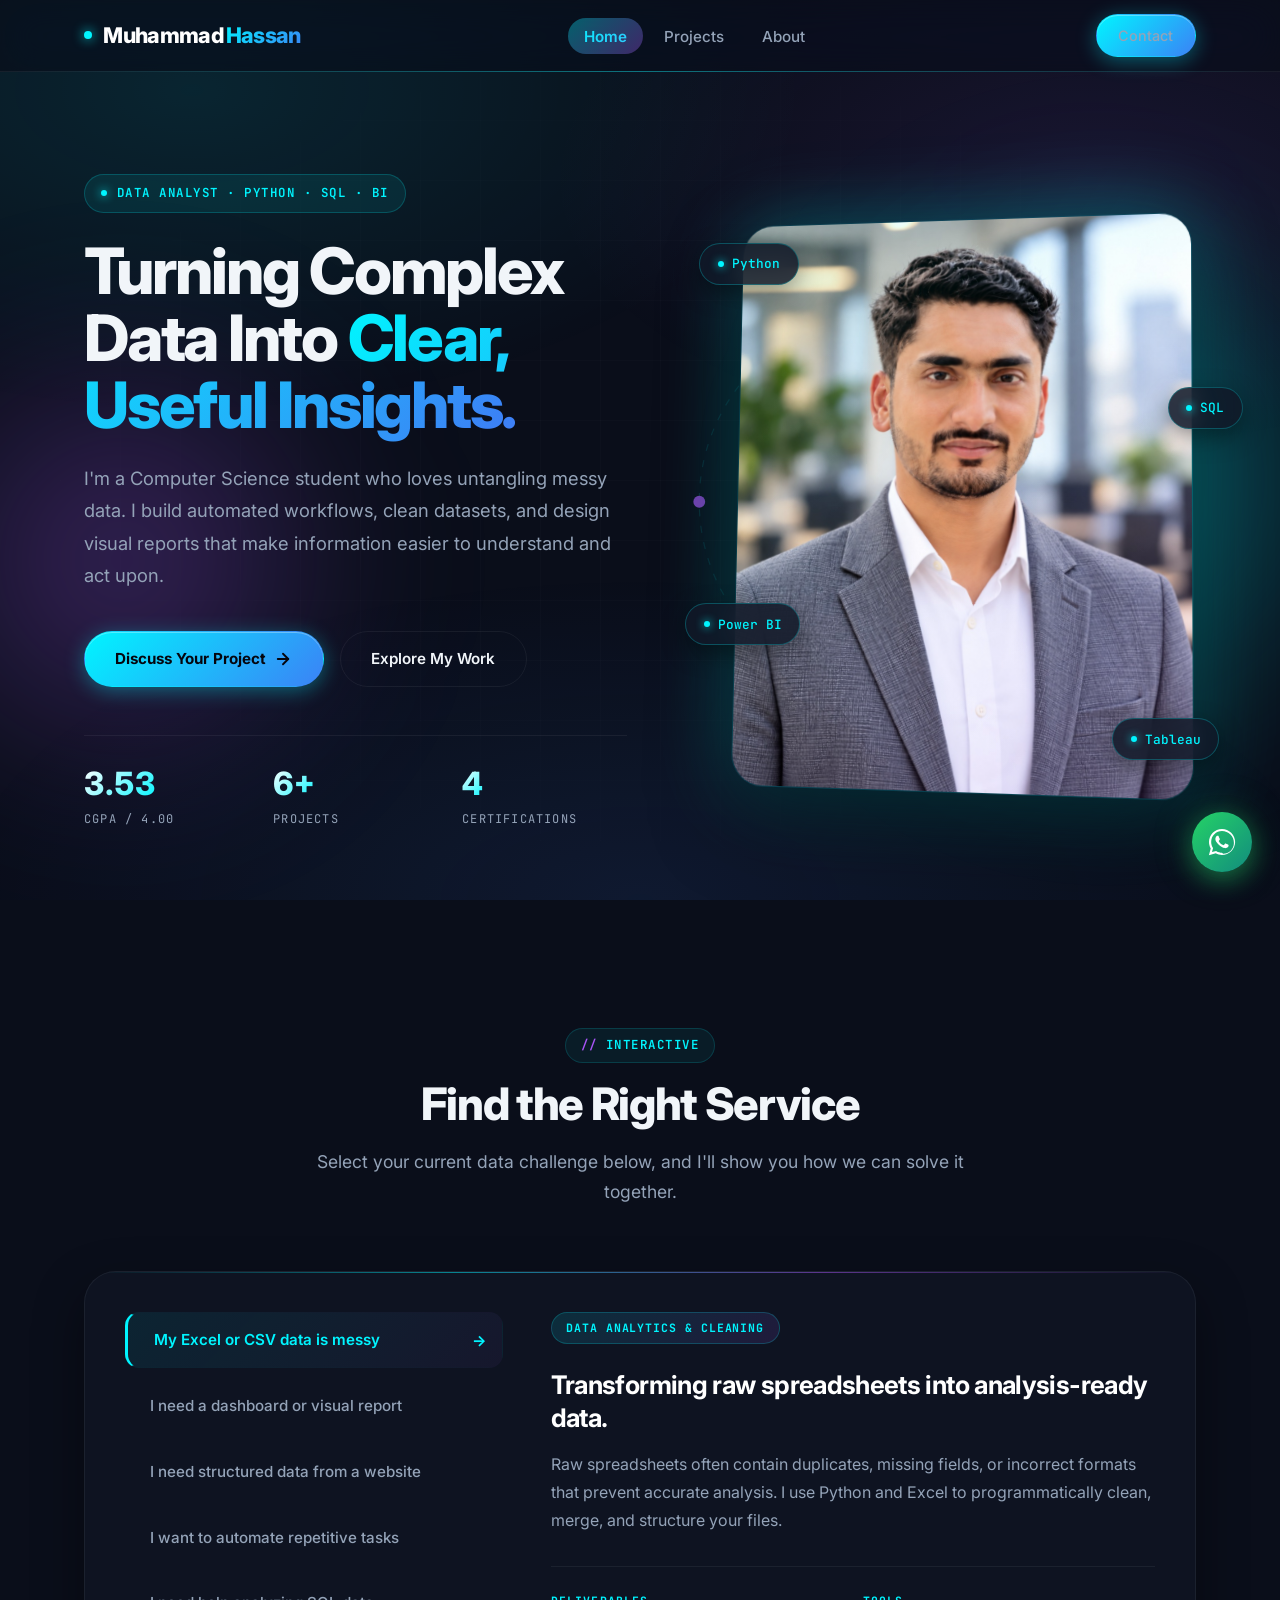
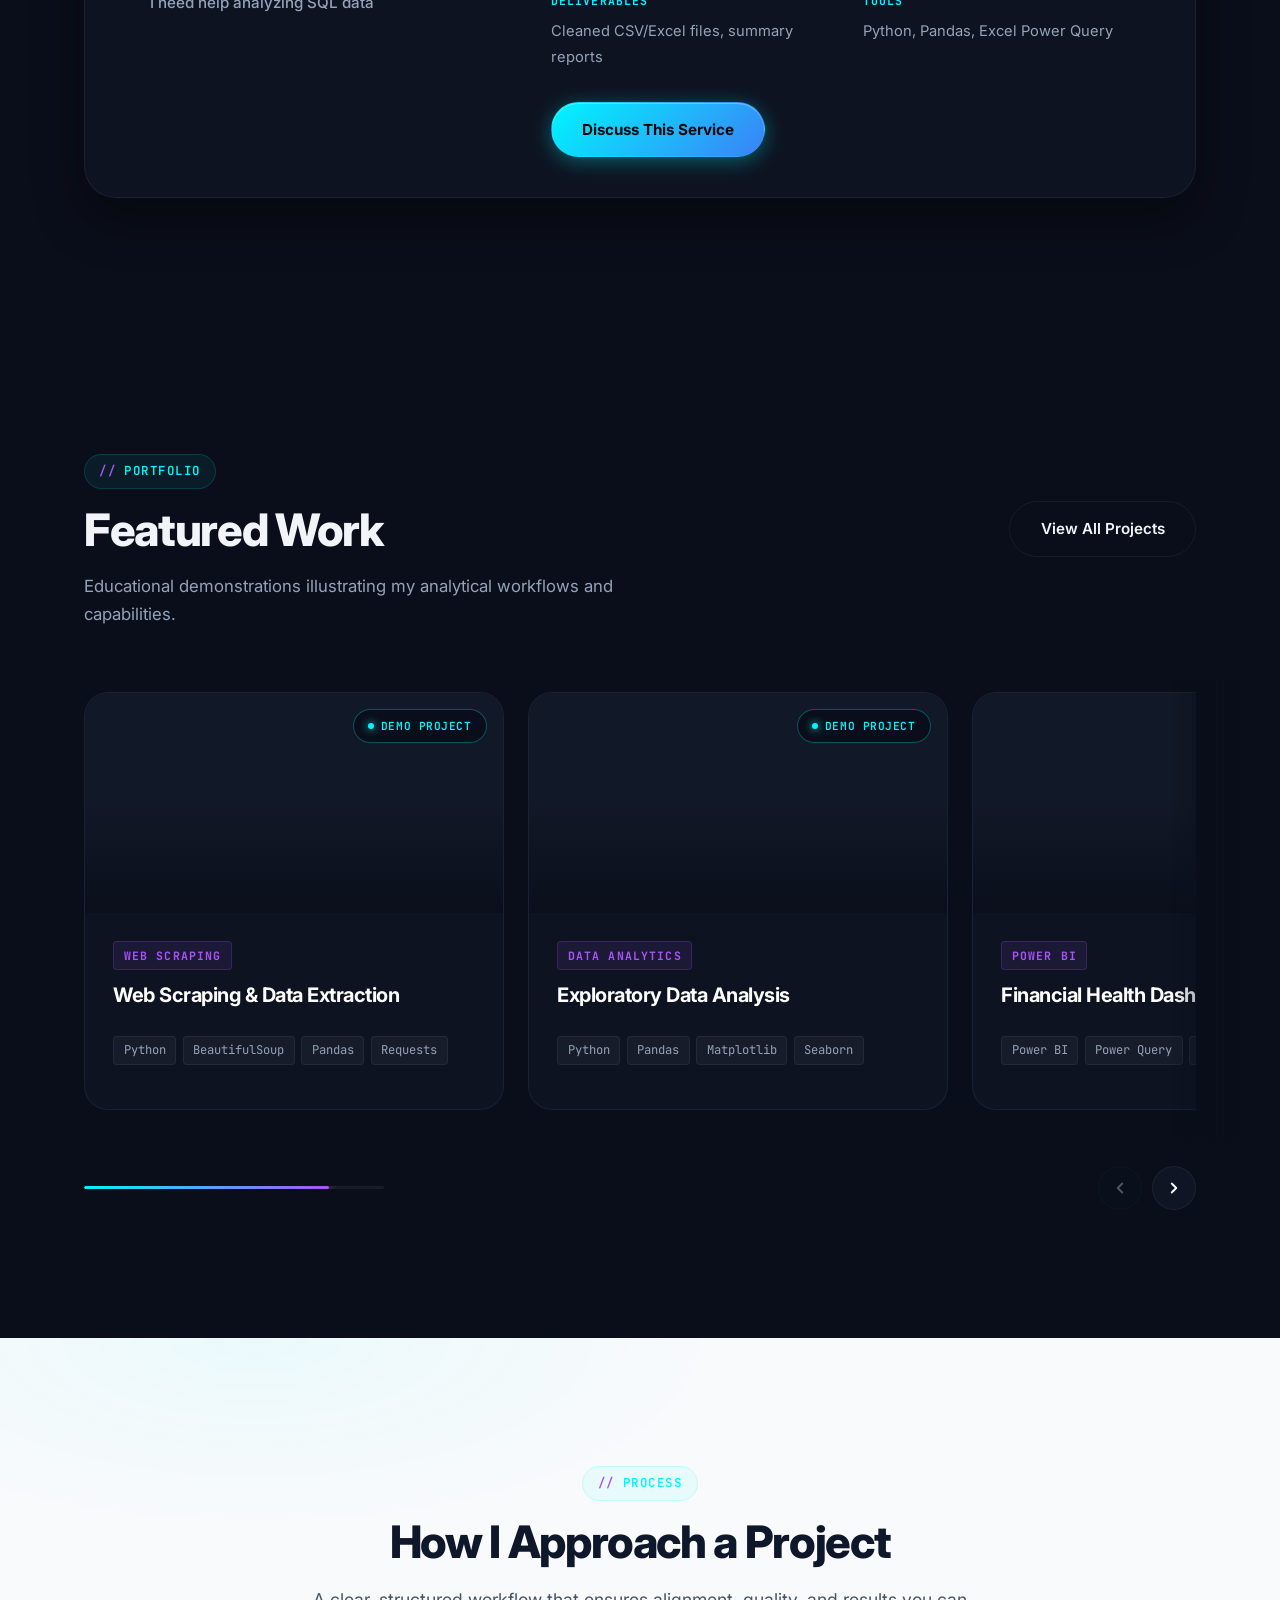
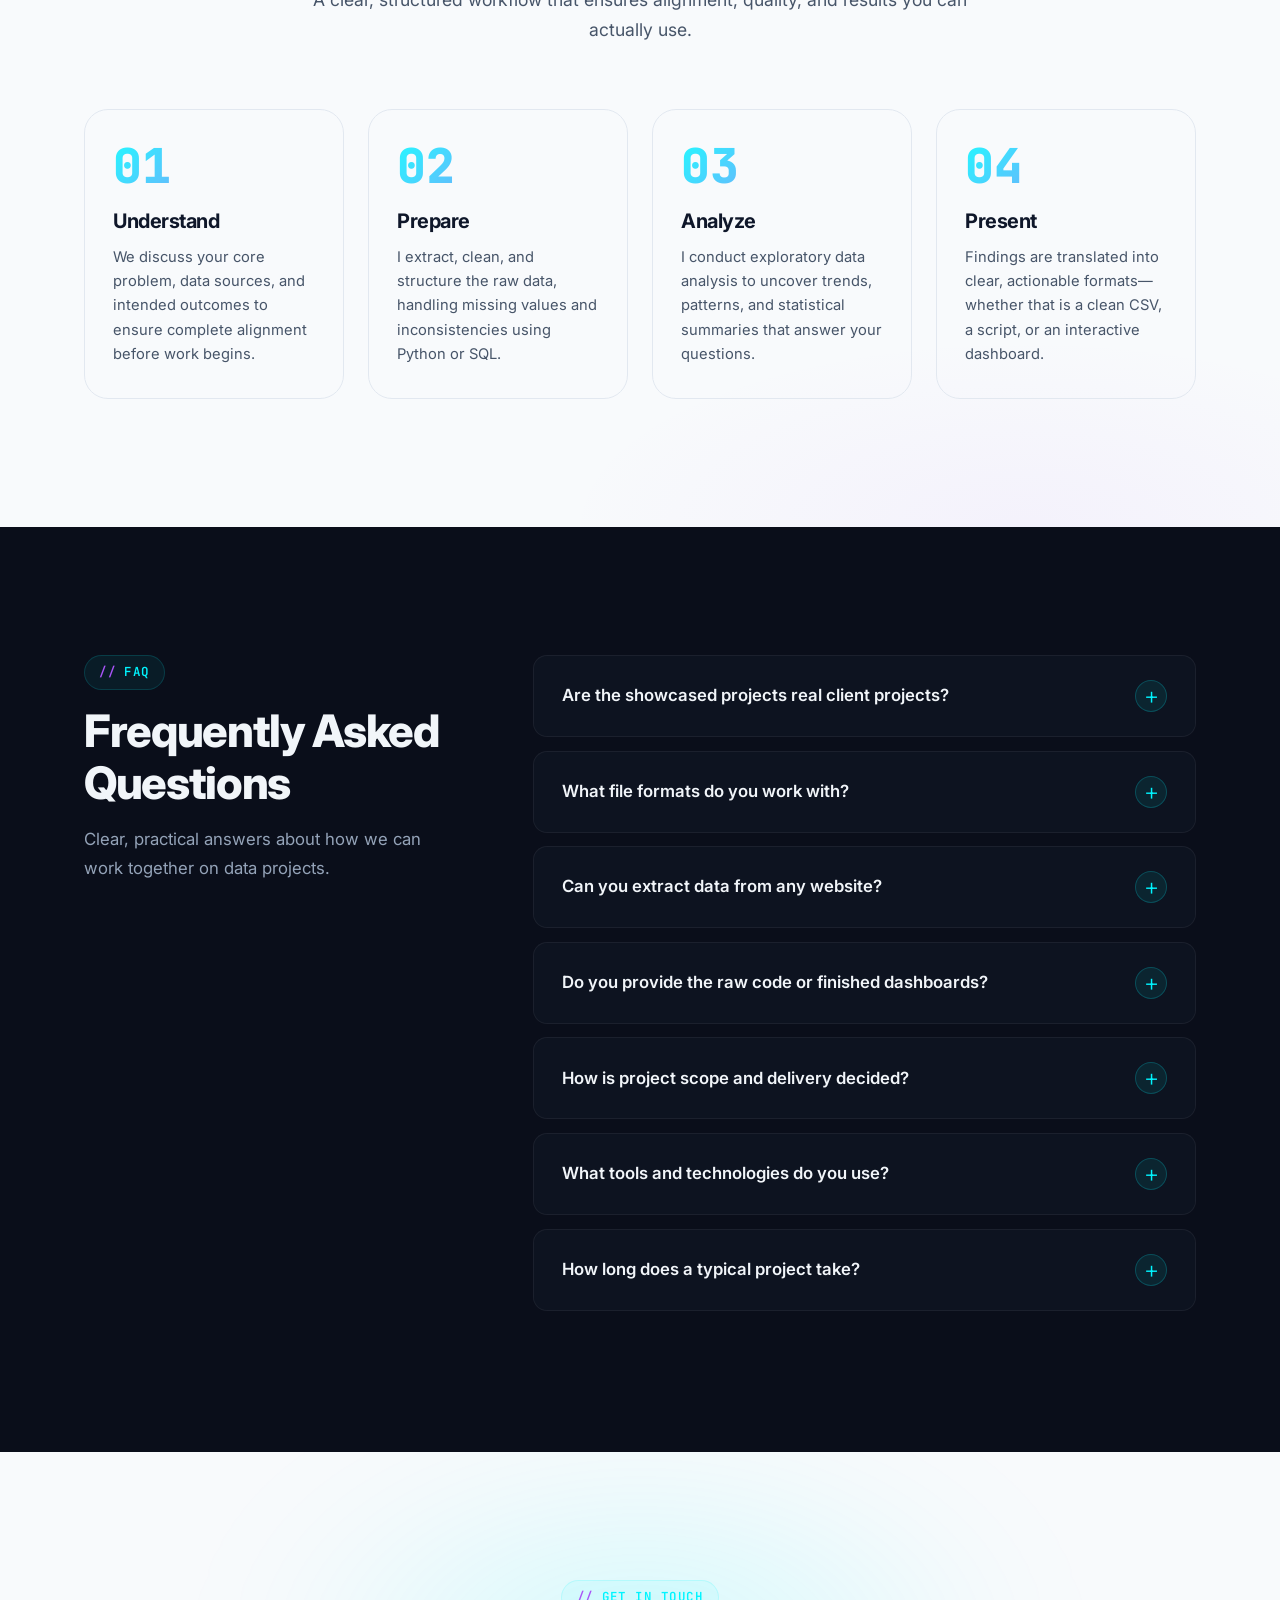
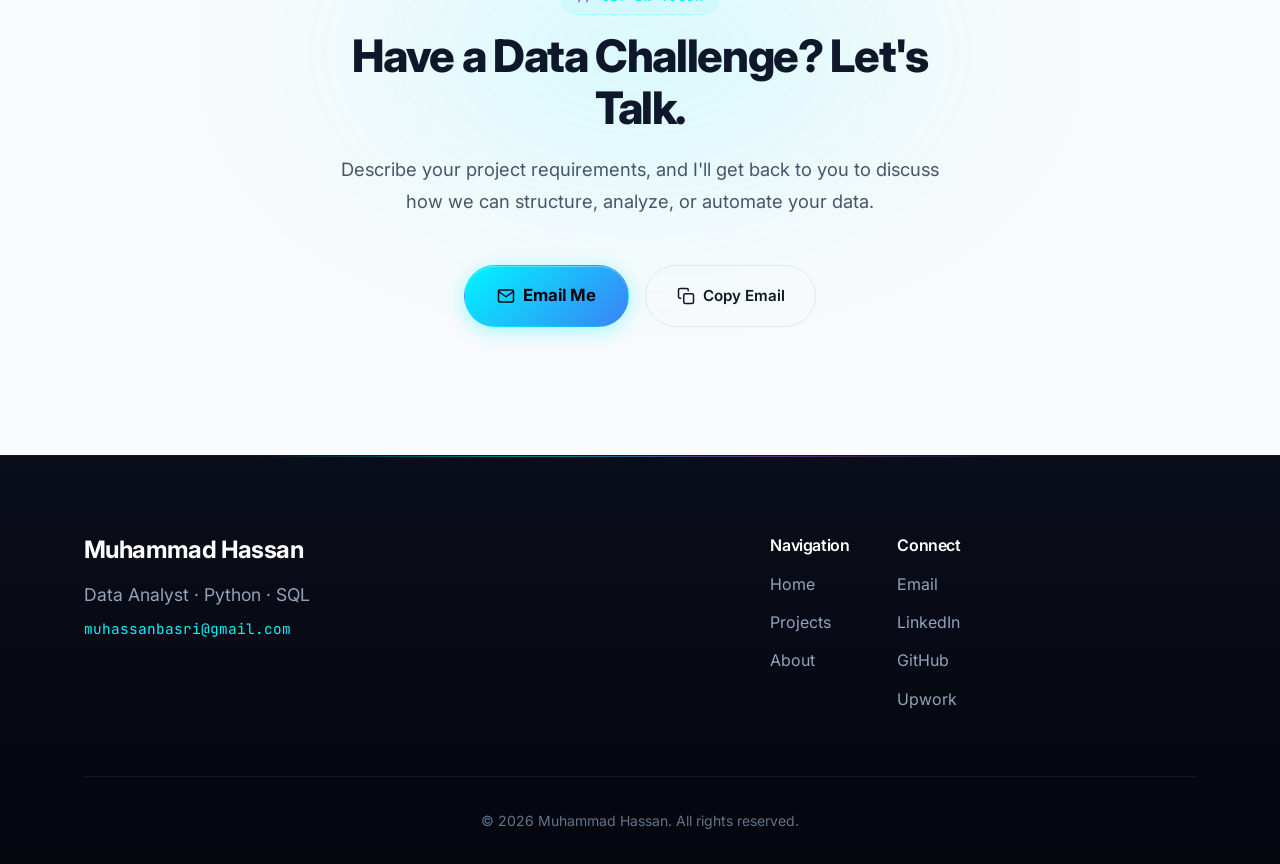
==== index.html @ 4134d4cf "Complete portfolio with all files" ====
<!DOCTYPE html>
<html lang="en">
<head>
    <meta charset="UTF-8">
    <meta name="viewport" content="width=device-width, initial-scale=1.0">
    <meta name="theme-color" content="#05060E">

    <title>Muhammad Hassan | Data Analyst — Python, SQL & Business Intelligence</title>
    <meta name="description" content="Portfolio of Muhammad Hassan — Data Analyst specializing in Python, SQL, Web Scraping, and Business Intelligence. Turning complex data into clear, useful insights.">
    <meta name="author" content="Muhammad Hassan">
    <meta name="keywords" content="Data Analyst, Python, SQL, Power BI, Tableau, Web Scraping, Business Intelligence, Portfolio">

    <!-- Open Graph -->
    <meta property="og:type" content="website">
    <meta property="og:title" content="Muhammad Hassan | Data Analyst">
    <meta property="og:description" content="Turning complex data into clear, useful insights. Python, SQL, Power BI, and Web Scraping portfolio.">
    <meta property="og:image" content="assets/images/profile/M.Hassan.jpeg">
    <meta property="og:image:width" content="1200">
    <meta property="og:image:height" content="630">
    <meta property="og:url" content="https://yourdomain.com">
    <meta property="og:site_name" content="Muhammad Hassan — Portfolio">

    <!-- Twitter -->
    <meta name="twitter:card" content="summary_large_image">
    <meta name="twitter:title" content="Muhammad Hassan | Data Analyst">
    <meta name="twitter:description" content="Turning complex data into clear, useful insights.">
    <meta name="twitter:image" content="assets/images/profile/M.Hassan.jpeg">

    <!-- Favicon -->
    <link rel="icon" type="image/svg+xml" href="data:image/svg+xml,%3Csvg xmlns='http://www.w3.org/2000/svg' viewBox='0 0 100 100'%3E%3Ccircle cx='50' cy='50' r='45' fill='%2305060E'/%3E%3Ctext x='50' y='68' font-family='Arial' font-size='56' font-weight='800' text-anchor='middle' fill='%2300F5FF'%3EM%3C/text%3E%3C/svg%3E">
    <link rel="apple-touch-icon" href="assets/images/profile/M.Hassan.jpeg">
    <link rel="manifest" href="manifest.json">

    <!-- Stylesheets -->
    <link rel="stylesheet" href="css/styles.css">
    <link rel="stylesheet" href="css/responsive.css">
</head>
<body class="theme-dark">

    <!-- Scroll Progress Bar -->
    <div class="scroll-progress" aria-hidden="true"></div>

    <!-- Loading Screen -->
    <div class="loader" aria-hidden="true">
        <div class="loader-logo">Muhammad<span>Hassan</span></div>
        <div class="loader-bar"></div>
    </div>

    <!-- Skip to main content -->
    <a href="#main-content" class="skip-link">Skip to main content</a>

    <!-- ============================================
         HEADER
         ============================================ -->
    <header class="header">
        <div class="container nav-container">
            <a href="index.html" class="logo" aria-label="Muhammad Hassan — Home">Muhammad<span>Hassan</span></a>

            <nav class="desktop-nav" aria-label="Main Navigation">
                <ul>
                    <li><a href="index.html" class="active" aria-current="page">Home</a></li>
                    <li><a href="projects.html">Projects</a></li>
                    <li><a href="about.html">About</a></li>
                </ul>
            </nav>

            <div class="desktop-nav" style="margin-left: 0.5rem;">
                <a href="#contact" class="btn btn-primary btn-contact" style="padding: 0.55rem 1.35rem; font-size: 0.9rem;">Contact</a>
            </div>

            <button class="menu-toggle" aria-expanded="false" aria-label="Toggle mobile menu" aria-controls="mobile-menu">
                <svg viewBox="0 0 24 24" fill="none" stroke="currentColor" stroke-linecap="round" stroke-linejoin="round">
                    <path d="M4 6h16M4 12h16M4 18h16"></path>
                </svg>
            </button>
        </div>
    </header>

    <!-- ============================================
         MOBILE MENU
         ============================================ -->
    <div class="mobile-menu" id="mobile-menu" aria-hidden="true">
        <nav aria-label="Mobile Navigation">
            <ul>
                <li><a href="index.html" class="active">Home</a></li>
                <li><a href="projects.html">Projects</a></li>
                <li><a href="about.html">About</a></li>
                <li><a href="#contact">Contact</a></li>
            </ul>
        </nav>
    </div>

    <!-- ============================================
         MAIN CONTENT
         ============================================ -->
    <main id="main-content">

        <!-- ============================================
             1. HERO SECTION
             ============================================ -->
        <section class="hero-sec">
            <div class="container hero-grid">

                <div class="hero-text reveal">
                    <span class="hero-eyebrow">Data Analyst · Python · SQL · BI</span>

                    <h1>
                        Turning Complex Data Into
                        <span class="gradient-text">Clear, Useful Insights.</span>
                    </h1>

                    <p class="hero-bio">
                        I'm a Computer Science student who loves untangling messy data. I build automated workflows, clean datasets, and design visual reports that make information easier to understand and act upon.
                    </p>

                    <div class="hero-cta">
                        <a href="#contact" class="btn btn-primary">
                            Discuss Your Project
                            <svg viewBox="0 0 24 24" fill="none" stroke="currentColor" stroke-width="2.5" stroke-linecap="round" stroke-linejoin="round" width="16" height="16">
                                <line x1="5" y1="12" x2="19" y2="12"></line>
                                <polyline points="12 5 19 12 12 19"></polyline>
                            </svg>
                        </a>
                        <a href="projects.html" class="btn btn-outline">Explore My Work</a>
                    </div>

                    <div class="hero-stats">
                        <div class="hero-stat">
                            <span class="hero-stat-value counter" data-target="3.53" data-decimals="2">3.53</span>
                            <span class="hero-stat-label">CGPA / 4.00</span>
                        </div>
                        <div class="hero-stat">
                            <span class="hero-stat-value counter" data-target="6" data-suffix="+">6+</span>
                            <span class="hero-stat-label">Projects</span>
                        </div>
                        <div class="hero-stat">
                            <span class="hero-stat-value counter" data-target="4">4</span>
                            <span class="hero-stat-label">Certifications</span>
                        </div>
                    </div>
                </div>

                <div class="hero-visual reveal">
                    <div class="hero-img-wrap">
                        <img src="assets/images/profile/M.Hassan.jpeg" alt="Muhammad Hassan — Data Analyst" width="420" height="525">
                    </div>

                    <div class="hero-badges" aria-hidden="true">
                        <span class="hero-badge">Python</span>
                        <span class="hero-badge">SQL</span>
                        <span class="hero-badge">Power BI</span>
                        <span class="hero-badge">Tableau</span>
                    </div>

                    <svg class="hero-svg" viewBox="0 0 400 400" xmlns="http://www.w3.org/2000/svg" aria-hidden="true">
                        <circle cx="200" cy="200" r="160" fill="none" stroke="rgba(0, 245, 255, 0.15)" stroke-width="1" stroke-dasharray="6 8"/>
                        <circle cx="200" cy="200" r="120" fill="none" stroke="rgba(168, 85, 247, 0.12)" stroke-width="1"/>
                        <circle cx="360" cy="200" r="5" fill="#00F5FF"/>
                        <circle cx="40" cy="200" r="5" fill="#A855F7"/>
                    </svg>
                </div>

            </div>
        </section>

        <!-- ============================================
             2. SERVICE FINDER (Mini-App)
             ============================================ -->
        <section class="finder-sec section-pad">
            <div class="container reveal">

                <div class="section-header">
                    <span class="section-eyebrow">Interactive</span>
                    <h2>Find the Right Service</h2>
                    <p>Select your current data challenge below, and I'll show you how we can solve it together.</p>
                </div>

                <div class="finder-app">
                    <div class="finder-controls" role="tablist" aria-label="Select a service">
                        <button class="finder-btn active" data-target="clean" role="tab" aria-selected="true" type="button">
                            My Excel or CSV data is messy
                        </button>
                        <button class="finder-btn" data-target="dashboard" role="tab" aria-selected="false" type="button">
                            I need a dashboard or visual report
                        </button>
                        <button class="finder-btn" data-target="scrape" role="tab" aria-selected="false" type="button">
                            I need structured data from a website
                        </button>
                        <button class="finder-btn" data-target="automate" role="tab" aria-selected="false" type="button">
                            I want to automate repetitive tasks
                        </button>
                        <button class="finder-btn" data-target="sql" role="tab" aria-selected="false" type="button">
                            I need help analyzing SQL data
                        </button>
                    </div>

                    <div class="finder-results" aria-live="polite">

                        <div id="result-clean" class="finder-panel active" role="tabpanel">
                            <span class="panel-tag">Data Analytics &amp; Cleaning</span>
                            <h3>Transforming raw spreadsheets into analysis-ready data.</h3>
                            <p>Raw spreadsheets often contain duplicates, missing fields, or incorrect formats that prevent accurate analysis. I use Python and Excel to programmatically clean, merge, and structure your files.</p>
                            <div class="panel-meta">
                                <div><strong>Deliverables</strong><span>Cleaned CSV/Excel files, summary reports</span></div>
                                <div><strong>Tools</strong><span>Python, Pandas, Excel Power Query</span></div>
                            </div>
                            <a href="https://mail.google.com/mail/?view=cm&amp;fs=1&amp;to=muhassanbasri@gmail.com" target="_blank" rel="noopener noreferrer" class="btn btn-primary" style="margin-top: 2rem;">Discuss This Service</a>
                        </div>

                        <div id="result-dashboard" class="finder-panel" role="tabpanel">
                            <span class="panel-tag">Dashboards &amp; Business Intelligence</span>
                            <h3>Seeing the big picture clearly.</h3>
                            <p>A visual dashboard consolidates your metrics into an interactive format. I design intuitive Power BI and Tableau dashboards that highlight trends without overwhelming the viewer.</p>
                            <div class="panel-meta">
                                <div><strong>Deliverables</strong><span>Interactive .pbix/.twbx files, PDF reports</span></div>
                                <div><strong>Tools</strong><span>Power BI, Tableau, DAX</span></div>
                            </div>
                            <a href="https://mail.google.com/mail/?view=cm&amp;fs=1&amp;to=muhassanbasri@gmail.com" target="_blank" rel="noopener noreferrer" class="btn btn-primary" style="margin-top: 2rem;">Discuss This Service</a>
                        </div>

                        <div id="result-scrape" class="finder-panel" role="tabpanel">
                            <span class="panel-tag">Web Scraping &amp; Data Extraction</span>
                            <h3>Automating data collection from the web.</h3>
                            <p>Manual copy-pasting is inefficient. I write ethical, efficient Python scripts to extract publicly accessible information from websites and organize it into useful datasets.</p>
                            <div class="panel-meta">
                                <div><strong>Deliverables</strong><span>Structured JSON/CSV datasets, scraper scripts</span></div>
                                <div><strong>Tools</strong><span>Python, BeautifulSoup, Requests</span></div>
                            </div>
                            <a href="https://mail.google.com/mail/?view=cm&amp;fs=1&amp;to=muhassanbasri@gmail.com" target="_blank" rel="noopener noreferrer" class="btn btn-primary" style="margin-top: 2rem;">Discuss This Service</a>
                        </div>

                        <div id="result-automate" class="finder-panel" role="tabpanel">
                            <span class="panel-tag">Python Automation</span>
                            <h3>Reclaiming hours spent on repetitive tasks.</h3>
                            <p>Repetitive daily or weekly data tasks waste valuable time. A custom script can automate file manipulation, data merging, or basic reporting workflows flawlessly.</p>
                            <div class="panel-meta">
                                <div><strong>Deliverables</strong><span>Documented Python scripts, execution guides</span></div>
                                <div><strong>Tools</strong><span>Python, OS modules, Automation scripts</span></div>
                            </div>
                            <a href="https://mail.google.com/mail/?view=cm&amp;fs=1&amp;to=muhassanbasri@gmail.com" target="_blank" rel="noopener noreferrer" class="btn btn-primary" style="margin-top: 2rem;">Discuss This Service</a>
                        </div>

                        <div id="result-sql" class="finder-panel" role="tabpanel">
                            <span class="panel-tag">SQL Data Analysis</span>
                            <h3>Querying databases for actionable answers.</h3>
                            <p>Database records often require complex joins and aggregations to answer specific business questions. I write optimized SQL queries to extract exactly what you need.</p>
                            <div class="panel-meta">
                                <div><strong>Deliverables</strong><span>Optimized SQL queries, extracted data tables</span></div>
                                <div><strong>Tools</strong><span>SQL, Relational Databases</span></div>
                            </div>
                            <a href="https://mail.google.com/mail/?view=cm&amp;fs=1&to=muhassanbasri@gmail.com" target="_blank" rel="noopener noreferrer" class="btn btn-primary" style="margin-top: 2rem;">Discuss This Service</a>
                        </div>

                    </div>
                </div>

            </div>
        </section>
                <!-- ============================================
             3. FEATURED PROJECTS — HORIZONTAL SCROLL
             ============================================ -->
        <section class="feat-projects-sec theme-dark section-pad">
            <div class="container reveal">

                <div class="flex-heading">
                    <div>
                        <span class="section-eyebrow">Portfolio</span>
                        <h2>Featured Work</h2>
                    </div>
                    <a href="projects.html" class="btn btn-outline">View All Projects</a>
                </div>

                <p class="section-desc">Educational demonstrations illustrating my analytical workflows and capabilities.</p>

                <div class="featured-scroll-wrap" id="featured-scroll-wrap">
                    <div class="featured-scroll" id="home-projects-grid">
                        <!-- Populated by js/home.js -->
                    </div>
                </div>

                <div class="featured-controls">
                    <div class="featured-progress" aria-hidden="true">
                        <div class="featured-progress-bar" id="featured-progress-bar"></div>
                    </div>
                    <div class="featured-arrows">
                        <button class="featured-arrow" id="featured-prev" type="button" aria-label="Scroll left">
                            <svg viewBox="0 0 24 24" stroke-linecap="round" stroke-linejoin="round">
                                <polyline points="15 18 9 12 15 6"></polyline>
                            </svg>
                        </button>
                        <button class="featured-arrow" id="featured-next" type="button" aria-label="Scroll right">
                            <svg viewBox="0 0 24 24" stroke-linecap="round" stroke-linejoin="round">
                                <polyline points="9 18 15 12 9 6"></polyline>
                            </svg>
                        </button>
                    </div>
                </div>

            </div>
        </section>

        <!-- ============================================
             4. MY APPROACH
             ============================================ -->
        <section class="approach-sec theme-light section-pad">
            <div class="container reveal">

                <div class="section-header">
                    <span class="section-eyebrow">Process</span>
                    <h2>How I Approach a Project</h2>
                    <p>A clear, structured workflow that ensures alignment, quality, and results you can actually use.</p>
                </div>

                <div class="approach-grid">
                    <div class="approach-step">
                        <span class="step-num">01</span>
                        <h3>Understand</h3>
                        <p>We discuss your core problem, data sources, and intended outcomes to ensure complete alignment before work begins.</p>
                    </div>
                    <div class="approach-step">
                        <span class="step-num">02</span>
                        <h3>Prepare</h3>
                        <p>I extract, clean, and structure the raw data, handling missing values and inconsistencies using Python or SQL.</p>
                    </div>
                    <div class="approach-step">
                        <span class="step-num">03</span>
                        <h3>Analyze</h3>
                        <p>I conduct exploratory data analysis to uncover trends, patterns, and statistical summaries that answer your questions.</p>
                    </div>
                    <div class="approach-step">
                        <span class="step-num">04</span>
                        <h3>Present</h3>
                        <p>Findings are translated into clear, actionable formats—whether that is a clean CSV, a script, or an interactive dashboard.</p>
                    </div>
                </div>

            </div>
        </section>

        <!-- ============================================
             5. FAQ
             ============================================ -->
        <section class="faq-sec theme-dark section-pad">
            <div class="container reveal">

                <div class="faq-layout">

                    <div class="faq-intro">
                        <span class="section-eyebrow">FAQ</span>
                        <h2>Frequently Asked Questions</h2>
                        <p>Clear, practical answers about how we can work together on data projects.</p>
                    </div>

                    <div class="faq-accordion">

                        <details name="faq">
                            <summary>Are the showcased projects real client projects?</summary>
                            <div class="faq-content">
                                <p>Yes — every project in my portfolio was personally designed, built, and completed by me. From data extraction and cleaning to dashboard design and analysis, each project represents hands-on work I have done end-to-end. They reflect my real workflows, tools, and problem-solving approach.</p>
                            </div>
                        </details>

                        <details name="faq">
                            <summary>What file formats do you work with?</summary>
                            <div class="faq-content">
                                <p>I work confidently with all common data formats — CSV, Excel (.xlsx, .xls), JSON, XML, SQL databases, and API responses. I regularly extract, transform, and prepare data across these formats to produce clean, analysis-ready outputs in whatever structure your project requires.</p>
                            </div>
                        </details>

                        <details name="faq">
                            <summary>Can you extract data from any website?</summary>
                            <div class="faq-content">
                                <p>I build robust web scrapers using Python (BeautifulSoup, Requests, Selenium) for publicly accessible data. I always respect website terms of service, robots.txt guidelines, and applicable laws. I do not scrape private, authenticated, or sensitive personal data — but for public data, I can deliver structured, reliable, production-ready datasets.</p>
                            </div>
                        </details>

                        <details name="faq">
                            <summary>Do you provide the raw code or finished dashboards?</summary>
                            <div class="faq-content">
                                <p>Both — depending on what you need. I deliver documented, clean Python scripts, raw data files (CSV/JSON), static PDF reports, or fully interactive Power BI and Tableau dashboard files. Everything comes with proper documentation so you or your team can use and maintain it confidently.</p>
                            </div>
                        </details>

                        <details name="faq">
                            <summary>How is project scope and delivery decided?</summary>
                            <div class="faq-content">
                                <p>Every project begins with a clear conversation to understand your exact objectives, data sources, and expected outcomes. I then outline the deliverables, tools, and a realistic timeline. We agree on scope upfront — no surprises — and I keep you updated at every milestone until final delivery.</p>
                            </div>
                        </details>

                        <details name="faq">
                            <summary>What tools and technologies do you use?</summary>
                            <div class="faq-content">
                                <p>My core stack includes Python (Pandas, NumPy, BeautifulSoup, Requests), SQL (MySQL, PostgreSQL, SQLite), Power BI, Tableau, and advanced Excel. I also work with Git, Jupyter Notebook, and Google Colab for version control and collaborative work. I choose the right tool based on your project's specific needs.</p>
                            </div>
                        </details>

                        <details name="faq">
                            <summary>How long does a typical project take?</summary>
                            <div class="faq-content">
                                <p>Timelines depend on complexity. A focused data cleaning task or a single web scraper can be delivered in 2–4 days. A complete interactive dashboard typically takes 5–10 days. Larger analysis projects with multiple deliverables are scoped individually. I always give an honest, realistic timeline before starting.</p>
                            </div>
                        </details>

                    </div>
                </div>

            </div>
        </section>

        <!-- ============================================
             6. CONTACT
             ============================================ -->
        <section id="contact" class="contact-sec theme-light section-pad">
            <div class="container reveal center-box">

                <span class="section-eyebrow">Get in Touch</span>
                <h2>Have a Data Challenge? Let's Talk.</h2>
                <p>Describe your project requirements, and I'll get back to you to discuss how we can structure, analyze, or automate your data.</p>

                <div class="contact-actions">
                    <a href="https://mail.google.com/mail/?view=cm&amp;fs=1&amp;to=muhassanbasri@gmail.com" target="_blank" rel="noopener noreferrer" class="btn btn-primary" style="padding: 1rem 2rem; font-size: 1.05rem;">
                        <svg width="20" height="20" viewBox="0 0 24 24" fill="none" stroke="currentColor" stroke-width="2" stroke-linecap="round" stroke-linejoin="round">
                            <path d="M4 4h16c1.1 0 2 .9 2 2v12c0 1.1-.9 2-2 2H4c-1.1 0-2-.9-2-2V6c0-1.1.9-2 2-2z"></path>
                            <polyline points="22,6 12,13 2,6"></polyline>
                        </svg>
                        Email Me
                    </a>
                    <button class="btn btn-outline copy-email-btn" type="button" aria-label="Copy email address">
                        <svg width="20" height="20" viewBox="0 0 24 24" fill="none" stroke="currentColor" stroke-width="2" stroke-linecap="round" stroke-linejoin="round">
                            <rect x="9" y="9" width="13" height="13" rx="2" ry="2"></rect>
                            <path d="M5 15H4a2 2 0 0 1-2-2V4a2 2 0 0 1 2-2h9a2 2 0 0 1 2 2v1"></path>
                        </svg>
                        Copy Email
                    </button>
                </div>

            </div>
        </section>

    </main>

    <!-- ============================================
         FOOTER
         ============================================ -->
    <footer class="footer">
        <div class="container">

            <div class="footer-grid">
                <div class="footer-brand">
                    <h3>Muhammad Hassan</h3>
                    <p>Data Analyst · Python · SQL</p>
                    <p>muhassanbasri@gmail.com</p>
                </div>

                <div style="display: flex; gap: 3rem; flex-wrap: wrap;">
                    <div>
                        <h4 style="color: #fff; margin-bottom: 1rem; font-size: 1rem;">Navigation</h4>
                        <ul class="footer-nav">
                            <li><a href="index.html">Home</a></li>
                            <li><a href="projects.html">Projects</a></li>
                            <li><a href="about.html">About</a></li>
                        </ul>
                    </div>

                    <div>
                        <h4 style="color: #fff; margin-bottom: 1rem; font-size: 1rem;">Connect</h4>
                        <ul class="footer-social">
                            <li><a href="https://mail.google.com/mail/?view=cm&amp;fs=1&amp;to=muhassanbasri@gmail.com" target="_blank" rel="noopener noreferrer">Email</a></li>
                            <li><a href="https://www.linkedin.com/in/muhammad-hassan-40b784373" target="_blank" rel="noopener noreferrer">LinkedIn</a></li>
                            <li><a href="https://github.com/hassandataanalyst" target="_blank" rel="noopener noreferrer">GitHub</a></li>
                            <li><a href="https://www.upwork.com/freelancers/~01fc7b70444042f505" target="_blank" rel="noopener noreferrer">Upwork</a></li>
                        </ul>
                    </div>
                </div>
            </div>

            <div class="footer-bottom">
                <p>&copy; <span id="current-year"></span> Muhammad Hassan. All rights reserved.</p>
            </div>

        </div>
    </footer>

    <!-- ============================================
         FLOATING BUTTONS
         ============================================ -->

    <!-- Back to Top -->
    <button class="back-to-top" type="button" aria-label="Back to top">
        <svg viewBox="0 0 24 24" fill="none" stroke="currentColor" stroke-linecap="round" stroke-linejoin="round">
            <polyline points="18 15 12 9 6 15"></polyline>
        </svg>
    </button>

    <!-- WhatsApp -->
    <a href="https://wa.me/923474414335?text=Hello%20Muhammad%20Hassan%2C%20I%20visited%20your%20portfolio%20and%20would%20like%20to%20discuss%20a%20project%20with%20you."
       class="whatsapp-float"
       target="_blank"
       rel="noopener noreferrer"
       aria-label="Chat with Muhammad Hassan on WhatsApp">
        <svg xmlns="http://www.w3.org/2000/svg" viewBox="0 0 448 512">
            <path d="M380.9 97.1C339 55.1 283.2 32 223.9 32c-122.4 0-222 99.6-222 222 0 39.1 10.2 77.3 29.6 111L0 480l117.7-30.9c32.4 17.7 68.9 27 106.1 27h.1c122.3 0 224.1-99.6 224.1-222 0-59.3-25.2-115-67.1-157zM223.9 438.3c-33.1 0-65.5-8.9-94-25.7l-6.7-4-69.8 18.3L72 359.2l-4.4-7c-18.5-29.4-28.2-63.3-28.2-98.2 0-101.7 82.8-184.5 184.6-184.5 54.3 0 105.4 21.1 143.8 59.5 38.4 38.4 59.5 89.5 59.5 143.8 0 101.7-82.7 184.5-184.5 184.5zm101.2-138.2c-5.5-2.8-32.8-16.2-37.9-18-5.1-1.9-8.8-2.8-12.5 2.8-3.7 5.6-14.3 18-17.6 21.8-3.2 3.7-6.5 4.2-12 1.4-32.6-16.3-54-29.1-75.5-66-5.7-9.8 5.7-9.1 16.3-30.3 1.8-3.7.9-6.9-.5-9.7-1.4-2.8-12.5-30.1-17.1-41.2-4.5-10.8-9.1-9.3-12.5-9.5-3.2-.2-6.9-.2-10.6-.2-3.7 0-9.7 1.4-14.8 6.9-5.1 5.6-19.4 19-19.4 46.3 0 27.3 19.9 53.7 22.6 57.4 2.8 3.7 39.1 59.7 94.8 83.8 35.2 15.2 49 16.5 66.6 13.9 10.7-1.6 32.8-13.4 37.4-26.4 4.6-13 4.6-24.1 3.2-26.4-1.3-2.5-5-3.9-10.5-6.6z"/>
        </svg>
    </a>

    <!-- ============================================
         SCRIPTS — Order matters!
         ============================================ -->
    <script src="js/projects-data.js"></script>
    <script src="js/content-data.js"></script>
    <script src="js/animations.js"></script>
    <script src="js/main.js"></script>
    <script src="js/home.js"></script>

</body>
</html>
---- css/styles.css ----
/* ============================================
   MUHAMMAD HASSAN — DATA ANALYST PORTFOLIO
   Premium Cyberpunk Data Studio Theme
   Master CSS File — Part 1: Foundation
   ============================================ */

@import url('https://fonts.googleapis.com/css2?family=Inter:wght@300;400;500;600;700;800;900&family=JetBrains+Mono:wght@400;500;600&display=swap');

/* ============================================
   1. DESIGN TOKENS
   ============================================ */
:root {
  --bg-void: #05060E;
  --bg-dark: #0A0E1A;
  --bg-dark-surface: #111827;
  --bg-dark-elevated: #1A2234;
  --bg-dark-border: rgba(255, 255, 255, 0.06);
  --bg-dark-border-hover: rgba(255, 255, 255, 0.14);

  --bg-light: #F8FAFC;
  --bg-light-surface: #FFFFFF;
  --bg-light-elevated: #F1F5F9;
  --bg-light-border: #E2E8F0;

  --neon-cyan: #00F5FF;
  --neon-cyan-soft: #22D3EE;
  --neon-blue: #3B82F6;
  --neon-blue-bright: #60A5FA;
  --neon-purple: #A855F7;
  --neon-emerald: #10B981;

  --color-primary: var(--neon-cyan);
  --color-primary-hover: #00D9E0;
  --color-primary-glow: rgba(0, 245, 255, 0.35);
  --color-primary-glow-strong: rgba(0, 245, 255, 0.55);

  --color-secondary: var(--neon-purple);
  --color-secondary-glow: rgba(168, 85, 247, 0.35);

  --color-accent: var(--neon-blue);
  --color-accent-glow: rgba(59, 130, 246, 0.3);

  --color-success: var(--neon-emerald);
  --color-success-glow: rgba(16, 185, 129, 0.3);

  --text-dark: #F1F5F9;
  --text-dark-muted: #94A3B8;
  --text-dark-subtle: #64748B;

  --text-light: #0F172A;
  --text-light-muted: #475569;
  --text-light-subtle: #94A3B8;

  --bg-color: var(--bg-dark);
  --surface-color: var(--bg-dark-surface);
  --border-color: var(--bg-dark-border);
  --text-color: var(--text-dark);
  --text-muted: var(--text-dark-muted);

  --container-w: 1240px;
  --nav-h: 72px;

  --radius-xs: 4px;
  --radius-sm: 8px;
  --radius-md: 14px;
  --radius-lg: 24px;
  --radius-xl: 32px;
  --radius-full: 9999px;

  --shadow-sm: 0 2px 8px rgba(0, 0, 0, 0.15);
  --shadow-md: 0 8px 24px rgba(0, 0, 0, 0.25);
  --shadow-lg: 0 20px 50px rgba(0, 0, 0, 0.4);
  --shadow-xl: 0 30px 80px rgba(0, 0, 0, 0.5);

  --shadow-glow-cyan: 0 0 40px rgba(0, 245, 255, 0.3);
  --shadow-glow-purple: 0 0 40px rgba(168, 85, 247, 0.3);
  --shadow-glow-blue: 0 0 40px rgba(59, 130, 246, 0.3);

  --font-sans: 'Inter', -apple-system, BlinkMacSystemFont, sans-serif;
  --font-mono: 'JetBrains Mono', 'Courier New', monospace;

  --ease: cubic-bezier(0.4, 0, 0.2, 1);
  --ease-out: cubic-bezier(0.16, 1, 0.3, 1);
  --ease-spring: cubic-bezier(0.34, 1.56, 0.64, 1);
  --duration-fast: 0.2s;
  --duration: 0.35s;
  --duration-slow: 0.6s;

  --z-bg: -1;
  --z-base: 1;
  --z-header: 100;
  --z-drawer: 1000;
  --z-toast: 2000;
}

/* ============================================
   2. RESET & BASE
   ============================================ */
*, *::before, *::after {
  box-sizing: border-box;
  margin: 0;
  padding: 0;
}

html {
  scroll-behavior: smooth;
  font-size: 16px;
  -webkit-text-size-adjust: 100%;
}

body {
  font-family: var(--font-sans);
  background-color: var(--bg-dark);
  color: var(--text-dark);
  line-height: 1.65;
  -webkit-font-smoothing: antialiased;
  -moz-osx-font-smoothing: grayscale;
  overflow-x: hidden;
  position: relative;
  min-height: 100vh;
}

body::before {
  content: '';
  position: fixed;
  inset: 0;
  z-index: var(--z-bg);
  background:
    radial-gradient(ellipse 80% 60% at 15% 10%, rgba(0, 245, 255, 0.10), transparent 60%),
    radial-gradient(ellipse 70% 50% at 85% 20%, rgba(168, 85, 247, 0.10), transparent 60%),
    radial-gradient(ellipse 90% 60% at 50% 100%, rgba(59, 130, 246, 0.10), transparent 60%);
  animation: meshShift 25s ease-in-out infinite alternate;
  pointer-events: none;
}

@keyframes meshShift {
  0%   { transform: translate3d(0, 0, 0) scale(1); }
  50%  { transform: translate3d(-2%, 2%, 0) scale(1.05); }
  100% { transform: translate3d(2%, -1%, 0) scale(1); }
}

body::after {
  content: '';
  position: fixed;
  inset: 0;
  z-index: var(--z-bg);
  background-image:
    linear-gradient(rgba(255, 255, 255, 0.015) 1px, transparent 1px),
    linear-gradient(90deg, rgba(255, 255, 255, 0.015) 1px, transparent 1px);
  background-size: 60px 60px;
  pointer-events: none;
  mask-image: radial-gradient(ellipse at center, black 30%, transparent 80%);
  -webkit-mask-image: radial-gradient(ellipse at center, black 30%, transparent 80%);
}

img, svg, video { display: block; max-width: 100%; height: auto; }
button { font-family: inherit; }
input, textarea, select { font-family: inherit; }

::-webkit-scrollbar { width: 10px; height: 10px; }
::-webkit-scrollbar-track { background: var(--bg-void); }
::-webkit-scrollbar-thumb {
  background: linear-gradient(180deg, var(--neon-cyan), var(--neon-blue));
  border-radius: var(--radius-full);
  border: 2px solid var(--bg-void);
}
::-webkit-scrollbar-thumb:hover {
  background: linear-gradient(180deg, var(--neon-cyan), var(--neon-purple));
}

::selection {
  background: var(--neon-cyan);
  color: var(--bg-void);
}

/* ============================================
   3. TYPOGRAPHY
   ============================================ */
h1, h2, h3, h4, h5, h6 {
  font-weight: 700;
  line-height: 1.15;
  letter-spacing: -0.025em;
  color: inherit;
}

h1 { font-size: clamp(2.4rem, 5vw, 4.5rem); font-weight: 800; letter-spacing: -0.035em; }
h2 { font-size: clamp(1.9rem, 3.5vw, 3rem); font-weight: 800; letter-spacing: -0.03em; }
h3 { font-size: clamp(1.25rem, 2vw, 1.75rem); font-weight: 700; }
h4 { font-size: clamp(1.05rem, 1.4vw, 1.25rem); font-weight: 600; }

p {
  font-size: clamp(0.95rem, 1vw + 0.35rem, 1.1rem);
  color: var(--text-muted);
  margin-bottom: 1rem;
}

a {
  color: inherit;
  text-decoration: none;
  transition: color var(--duration-fast) var(--ease);
}

code, pre, .mono { font-family: var(--font-mono); }

/* ============================================
   4. UTILITIES
   ============================================ */
.container {
  max-width: var(--container-w);
  margin: 0 auto;
  padding: 0 5%;
  width: 100%;
  position: relative;
}

.section-pad { padding: clamp(4.5rem, 10vw, 9rem) 0; }

.text-center { text-align: center; }
.text-primary { color: var(--color-primary); }
.text-secondary { color: var(--color-secondary); }
.text-muted { color: var(--text-muted); }

.sr-only {
  position: absolute; width: 1px; height: 1px;
  padding: 0; margin: -1px; overflow: hidden;
  clip: rect(0,0,0,0); border: 0;
}

.gradient-text {
  background: linear-gradient(135deg, var(--neon-cyan) 0%, var(--neon-blue) 50%, var(--neon-purple) 100%);
  -webkit-background-clip: text;
  background-clip: text;
  -webkit-text-fill-color: transparent;
  background-size: 200% auto;
  animation: gradientShift 6s ease infinite;
}

@keyframes gradientShift {
  0%, 100% { background-position: 0% center; }
  50% { background-position: 100% center; }
}

/* ============================================
   5. THEMES
   ============================================ */
.theme-dark {
  --bg-color: var(--bg-dark);
  --surface-color: var(--bg-dark-surface);
  --border-color: var(--bg-dark-border);
  --text-color: var(--text-dark);
  --text-muted: var(--text-dark-muted);
  background-color: var(--bg-color);
  color: var(--text-color);
}

.theme-light {
  --bg-color: var(--bg-light);
  --surface-color: var(--bg-light-surface);
  --border-color: var(--bg-light-border);
  --text-color: var(--text-light);
  --text-muted: var(--text-light-muted);
  background-color: var(--bg-color);
  color: var(--text-color);
  position: relative;
}

.theme-light::before {
  content: '';
  position: absolute;
  inset: 0;
  background:
    radial-gradient(ellipse 60% 40% at 20% 0%, rgba(0, 245, 255, 0.05), transparent 60%),
    radial-gradient(ellipse 60% 40% at 80% 100%, rgba(168, 85, 247, 0.05), transparent 60%);
  pointer-events: none;
}

/* ============================================
   6. BUTTONS
   ============================================ */
.btn {
  display: inline-flex;
  align-items: center;
  justify-content: center;
  gap: 0.5rem;
  padding: 0.9rem 1.9rem;
  font-family: var(--font-sans);
  font-weight: 600;
  font-size: 0.95rem;
  border-radius: var(--radius-full);
  transition: all var(--duration) var(--ease);
  cursor: pointer;
  border: 1px solid transparent;
  white-space: nowrap;
  position: relative;
  overflow: hidden;
  text-decoration: none;
}

.btn svg { width: 18px; height: 18px; }

.btn-primary {
  background: linear-gradient(135deg, var(--neon-cyan), var(--neon-blue));
  color: var(--bg-void);
  box-shadow:
    0 4px 20px var(--color-primary-glow),
    inset 0 1px 0 rgba(255, 255, 255, 0.3);
  font-weight: 700;
}

.btn-primary::before {
  content: '';
  position: absolute;
  inset: 0;
  background: linear-gradient(135deg, var(--neon-blue), var(--neon-purple));
  opacity: 0;
  transition: opacity var(--duration) var(--ease);
  z-index: 0;
}

.btn-primary > * { position: relative; z-index: 1; }

.btn-primary:hover {
  transform: translateY(-3px);
  box-shadow:
    0 10px 40px var(--color-primary-glow-strong),
    0 0 60px var(--color-primary-glow),
    inset 0 1px 0 rgba(255, 255, 255, 0.4);
}

.btn-primary:hover::before { opacity: 1; }

.btn-outline {
  border-color: var(--border-color);
  color: var(--text-color);
  background: transparent;
  backdrop-filter: blur(8px);
}

.btn-outline:hover {
  border-color: var(--neon-cyan);
  color: var(--neon-cyan);
  background: rgba(0, 245, 255, 0.05);
  box-shadow: 0 0 24px var(--color-primary-glow);
  transform: translateY(-2px);
}

.btn-ghost {
  background: rgba(255, 255, 255, 0.04);
  border: 1px solid var(--border-color);
  color: var(--text-color);
}

.btn-ghost:hover {
  background: rgba(255, 255, 255, 0.08);
  border-color: var(--neon-cyan);
}

/* ============================================
   7. HEADER & NAVIGATION
   ============================================ */
.header {
  position: fixed;
  top: 0;
  left: 0;
  width: 100%;
  height: var(--nav-h);
  z-index: var(--z-header);
  background: rgba(10, 14, 26, 0.72);
  backdrop-filter: blur(20px) saturate(180%);
  -webkit-backdrop-filter: blur(20px) saturate(180%);
  border-bottom: 1px solid var(--bg-dark-border);
  display: flex;
  align-items: center;
  transition: transform var(--duration) var(--ease), background var(--duration) var(--ease);
}

.header.scroll-up { transform: translateY(0); }
.header.scroll-down { transform: translateY(-100%); }

.header::after {
  content: '';
  position: absolute;
  bottom: -1px;
  left: 0;
  width: 100%;
  height: 1px;
  background: linear-gradient(90deg, transparent, var(--neon-cyan), transparent);
  opacity: 0.4;
}

.nav-container {
  display: flex;
  justify-content: space-between;
  align-items: center;
  width: 100%;
}

.logo {
  font-weight: 800;
  font-size: 1.35rem;
  letter-spacing: -0.03em;
  color: #fff;
  display: flex;
  align-items: center;
  gap: 0.1rem;
  transition: all var(--duration) var(--ease);
}

.logo::before {
  content: '';
  width: 8px;
  height: 8px;
  border-radius: 50%;
  background: var(--neon-cyan);
  box-shadow: 0 0 12px var(--neon-cyan);
  margin-right: 0.6rem;
  animation: logoPulse 2s ease-in-out infinite;
}

@keyframes logoPulse {
  0%, 100% { opacity: 1; transform: scale(1); }
  50% { opacity: 0.6; transform: scale(0.85); }
}

.logo span {
  background: linear-gradient(135deg, var(--neon-cyan), var(--neon-blue));
  -webkit-background-clip: text;
  background-clip: text;
  -webkit-text-fill-color: transparent;
}

.logo:hover { transform: scale(1.03); }

.desktop-nav ul {
  display: flex;
  gap: 0.35rem;
  list-style: none;
  align-items: center;
}

.desktop-nav a {
  color: var(--text-dark-muted);
  font-weight: 500;
  font-size: 0.95rem;
  padding: 0.55rem 1rem;
  border-radius: var(--radius-full);
  transition: all var(--duration-fast) var(--ease);
  position: relative;
}

.desktop-nav a::before {
  content: '';
  position: absolute;
  inset: 0;
  border-radius: var(--radius-full);
  background: linear-gradient(135deg, var(--color-primary-glow), var(--color-secondary-glow));
  opacity: 0;
  transition: opacity var(--duration-fast) var(--ease);
}

.desktop-nav a:hover {
  color: #fff;
}

.desktop-nav a:hover::before { opacity: 0.5; }

.desktop-nav a.active {
  color: var(--neon-cyan);
  font-weight: 600;
}

.desktop-nav a.active::before { opacity: 1; }

.menu-toggle {
  display: none;
  background: none;
  border: none;
  color: #fff;
  cursor: pointer;
  padding: 0.6rem;
  border-radius: var(--radius-sm);
  transition: background var(--duration-fast) var(--ease);
  z-index: 101;
}

.menu-toggle:hover { background: rgba(255, 255, 255, 0.06); }

.menu-toggle svg {
  width: 24px;
  height: 24px;
  stroke: currentColor;
  stroke-width: 2;
}

.mobile-menu {
  position: fixed;
  inset: 0;
  background: rgba(5, 6, 14, 0.96);
  backdrop-filter: blur(24px);
  z-index: 99;
  display: flex;
  flex-direction: column;
  justify-content: center;
  align-items: center;
  opacity: 0;
  pointer-events: none;
  transition: opacity var(--duration-slow) var(--ease);
}

.mobile-menu::before {
  content: '';
  position: absolute;
  inset: 0;
  background:
    radial-gradient(ellipse 60% 40% at 20% 30%, rgba(0, 245, 255, 0.08), transparent 60%),
    radial-gradient(ellipse 60% 40% at 80% 70%, rgba(168, 85, 247, 0.08), transparent 60%);
  pointer-events: none;
}

.mobile-menu.open { opacity: 1; pointer-events: all; }

.mobile-menu ul {
  list-style: none;
  text-align: center;
  display: flex;
  flex-direction: column;
  gap: 1.5rem;
  position: relative;
  z-index: 1;
}

.mobile-menu a {
  font-size: 2.5rem;
  font-weight: 800;
  color: var(--text-dark-muted);
  transition: all var(--duration) var(--ease);
  display: inline-block;
  letter-spacing: -0.03em;
}

.mobile-menu a:hover,
.mobile-menu a.active {
  color: var(--neon-cyan);
  transform: translateX(10px);
  text-shadow: 0 0 30px var(--color-primary-glow);
}

/* ============================================
   8. FOOTER
   ============================================ */
.footer {
  background: linear-gradient(180deg, var(--bg-dark) 0%, var(--bg-void) 100%);
  color: var(--text-dark-muted);
  border-top: 1px solid var(--bg-dark-border);
  padding: 5rem 0 2rem;
  position: relative;
  overflow: hidden;
}

.footer::before {
  content: '';
  position: absolute;
  top: 0;
  left: 50%;
  transform: translateX(-50%);
  width: 60%;
  height: 1px;
  background: linear-gradient(90deg, transparent, var(--neon-cyan), var(--neon-purple), transparent);
  opacity: 0.5;
}

.footer-grid {
  display: grid;
  grid-template-columns: 1fr;
  gap: 3rem;
  margin-bottom: 4rem;
}

@media (min-width: 768px) {
  .footer-grid { grid-template-columns: 1.5fr 1fr; }
}

.footer-brand h3 {
  color: #fff;
  margin-bottom: 1rem;
  font-size: 1.5rem;
}

.footer-brand p {
  color: var(--text-dark-muted);
  margin-bottom: 0.5rem;
}

.footer-brand p:last-child {
  font-family: var(--font-mono);
  color: var(--neon-cyan);
  font-size: 0.9rem;
}

.footer-nav, .footer-social {
  list-style: none;
  display: flex;
  flex-direction: column;
  gap: 0.75rem;
}

.footer-nav a, .footer-social a {
  transition: all var(--duration-fast) var(--ease);
  position: relative;
  display: inline-block;
  padding-left: 0;
}

.footer-nav a::before,
.footer-social a::before {
  content: '';
  position: absolute;
  left: 0;
  top: 50%;
  transform: translateY(-50%);
  width: 0;
  height: 1px;
  background: var(--neon-cyan);
  transition: width var(--duration) var(--ease);
}

.footer-nav a:hover,
.footer-social a:hover {
  color: var(--neon-cyan);
  padding-left: 20px;
}

.footer-nav a:hover::before,
.footer-social a:hover::before {
  width: 14px;
}

.footer-bottom {
  text-align: center;
  padding-top: 2rem;
  border-top: 1px solid var(--bg-dark-border);
  font-size: 0.875rem;
  color: var(--text-dark-subtle);
}

.footer-bottom p {
  margin: 0;
  font-size: 0.875rem;
  color: var(--text-dark-subtle);
}

/* ============================================
   9. SCROLL REVEAL
   ============================================ */
.reveal {
  opacity: 0;
  transform: translateY(40px);
  transition: opacity 1s var(--ease-out), transform 1s var(--ease-out);
  will-change: opacity, transform;
}

.reveal.visible {
  opacity: 1;
  transform: translateY(0);
}

/* ============================================
   10. ACCESSIBILITY
   ============================================ */
*:focus-visible {
  outline: 2px solid var(--neon-cyan);
  outline-offset: 3px;
  border-radius: var(--radius-xs);
}

.skip-link {
  position: absolute;
  top: -100px;
  left: 1rem;
  background: var(--neon-cyan);
  color: var(--bg-void);
  padding: 1rem 1.5rem;
  z-index: 1000;
  font-weight: 700;
  border-radius: var(--radius-sm);
  transition: top var(--duration-fast) var(--ease);
}

.skip-link:focus { top: 1rem; }

@media (prefers-reduced-motion: reduce) {
  *, *::before, *::after {
    animation-duration: 0.01ms !important;
    animation-iteration-count: 1 !important;
    transition-duration: 0.01ms !important;
    scroll-behavior: auto !important;
  }
}

/* ============================================
   11. WHATSAPP FLOATING BUTTON
   ============================================ */
.whatsapp-float {
  position: fixed;
  width: 60px;
  height: 60px;
  bottom: 28px;
  right: 28px;
  background: linear-gradient(135deg, #25D366, #128C7E);
  color: #FFF;
  border-radius: 50%;
  z-index: var(--z-toast);
  display: flex;
  align-items: center;
  justify-content: center;
  box-shadow: 0 8px 24px rgba(37, 211, 102, 0.4), 0 0 40px rgba(37, 211, 102, 0.25);
  transition: all var(--duration) var(--ease-spring);
  animation: wa-pulse 3s ease-in-out infinite;
}

.whatsapp-float::before {
  content: '';
  position: absolute;
  inset: -4px;
  border-radius: 50%;
  border: 2px solid #25D366;
  opacity: 0;
  animation: wa-ring 2s ease-out infinite;
}

@keyframes wa-pulse {
  0%, 100% { transform: scale(1); }
  50% { transform: scale(1.05); }
}

@keyframes wa-ring {
  0% { inset: -4px; opacity: 0.7; }
  100% { inset: -20px; opacity: 0; }
}

.whatsapp-float:hover {
  transform: translateY(-6px) scale(1.1);
  box-shadow: 0 12px 36px rgba(37, 211, 102, 0.6), 0 0 60px rgba(37, 211, 102, 0.4);
  animation: none;
}

.whatsapp-float svg {
  width: 30px;
  height: 30px;
  fill: currentColor;
  position: relative;
  z-index: 1;
}

/* ============================================
   12. SCROLL PROGRESS BAR
   ============================================ */
.scroll-progress {
  position: fixed;
  top: 0;
  left: 0;
  width: 0%;
  height: 3px;
  background: linear-gradient(90deg, var(--neon-cyan), var(--neon-blue), var(--neon-purple));
  z-index: 9999;
  transition: width 0.1s linear;
  box-shadow: 0 0 12px var(--neon-cyan);
}

/* ============================================
   13. HERO SECTION
   ============================================ */
.hero-sec {
  min-height: 100vh;
  display: flex;
  align-items: center;
  padding-top: calc(var(--nav-h) + 2rem);
  position: relative;
  overflow: hidden;
}

.hero-sec::before {
  content: '';
  position: absolute;
  top: 20%;
  right: -10%;
  width: 600px;
  height: 600px;
  background: radial-gradient(circle, var(--color-primary-glow) 0%, transparent 70%);
  filter: blur(80px);
  animation: heroGlow 8s ease-in-out infinite;
  pointer-events: none;
}

.hero-sec::after {
  content: '';
  position: absolute;
  bottom: 10%;
  left: -10%;
  width: 500px;
  height: 500px;
  background: radial-gradient(circle, var(--color-secondary-glow) 0%, transparent 70%);
  filter: blur(80px);
  animation: heroGlow 10s ease-in-out infinite reverse;
  pointer-events: none;
}

@keyframes heroGlow {
  0%, 100% { transform: scale(1) translate(0, 0); opacity: 0.5; }
  50% { transform: scale(1.15) translate(-20px, 20px); opacity: 0.8; }
}

.hero-grid {
  display: grid;
  grid-template-columns: 1fr;
  gap: 4rem;
  align-items: center;
  position: relative;
  z-index: 1;
}

@media (min-width: 900px) {
  .hero-grid { grid-template-columns: 1.15fr 1fr; gap: 5rem; }
}

.hero-text { max-width: 640px; }

.hero-eyebrow {
  display: inline-flex;
  align-items: center;
  gap: 0.6rem;
  color: var(--neon-cyan);
  font-weight: 600;
  text-transform: uppercase;
  letter-spacing: 0.12em;
  font-size: 0.78rem;
  margin-bottom: 1.5rem;
  padding: 0.5rem 1rem;
  background: rgba(0, 245, 255, 0.08);
  border: 1px solid rgba(0, 245, 255, 0.2);
  border-radius: var(--radius-full);
  font-family: var(--font-mono);
}

.hero-eyebrow::before {
  content: '';
  width: 6px;
  height: 6px;
  border-radius: 50%;
  background: var(--neon-cyan);
  box-shadow: 0 0 10px var(--neon-cyan);
  animation: logoPulse 1.5s ease-in-out infinite;
}

.hero-text h1 {
  margin-bottom: 1.5rem;
  line-height: 1.05;
}

.hero-bio {
  font-size: 1.15rem;
  color: var(--text-dark-muted);
  max-width: 560px;
  margin-bottom: 2.5rem;
  line-height: 1.75;
}

.hero-cta {
  display: flex;
  flex-wrap: wrap;
  gap: 1rem;
}

.hero-visual {
  position: relative;
  display: flex;
  justify-content: center;
  align-items: center;
  min-height: 500px;
}

.hero-img-wrap {
  width: 100%;
  max-width: 420px;
  border-radius: var(--radius-xl);
  overflow: hidden;
  position: relative;
  z-index: 2;
  box-shadow: 0 30px 80px rgba(0, 0, 0, 0.5), 0 0 80px var(--color-primary-glow);
  border: 1px solid rgba(0, 245, 255, 0.2);
  aspect-ratio: 4/5;
  transform: perspective(1200px) rotateY(-8deg) rotateX(4deg);
  transition: transform 0.6s var(--ease-out);
  animation: heroFloat 6s ease-in-out infinite;
}

.hero-img-wrap::before {
  content: '';
  position: absolute;
  inset: 0;
  background: linear-gradient(135deg, rgba(0, 245, 255, 0.1), transparent 50%, rgba(168, 85, 247, 0.1));
  z-index: 3;
  pointer-events: none;
}

.hero-img-wrap:hover {
  transform: perspective(1200px) rotateY(0deg) rotateX(0deg) scale(1.02);
}

@keyframes heroFloat {
  0%, 100% { transform: perspective(1200px) rotateY(-8deg) rotateX(4deg) translateY(0); }
  50% { transform: perspective(1200px) rotateY(-8deg) rotateX(4deg) translateY(-15px); }
}

.hero-img-wrap img {
  width: 100%;
  height: 100%;
  object-fit: cover;
}

.hero-svg {
  position: absolute;
  width: 130%;
  height: 130%;
  top: -15%;
  left: -15%;
  z-index: 1;
  pointer-events: none;
  opacity: 0.7;
}

.hero-svg circle:first-of-type {
  animation: spinSlow 30s linear infinite;
  transform-origin: center;
}

@keyframes spinSlow {
  from { transform: rotate(0deg); }
  to { transform: rotate(360deg); }
}

.hero-badges {
  position: absolute;
  inset: 0;
  pointer-events: none;
  z-index: 3;
}

.hero-badge {
  position: absolute;
  display: inline-flex;
  align-items: center;
  gap: 0.5rem;
  padding: 0.6rem 1.1rem;
  background: rgba(17, 24, 39, 0.85);
  backdrop-filter: blur(12px);
  border: 1px solid rgba(0, 245, 255, 0.25);
  border-radius: var(--radius-full);
  font-family: var(--font-mono);
  font-size: 0.8rem;
  color: var(--neon-cyan);
  font-weight: 500;
  box-shadow: 0 8px 24px rgba(0, 0, 0, 0.4);
  animation: badgeFloat 5s ease-in-out infinite;
}

.hero-badge::before {
  content: '';
  width: 6px;
  height: 6px;
  background: var(--neon-cyan);
  border-radius: 50%;
  box-shadow: 0 0 8px var(--neon-cyan);
}

.hero-badge:nth-child(1) { top: 5%; left: -5%; animation-delay: 0s; }
.hero-badge:nth-child(2) { top: 30%; right: -10%; animation-delay: 1.5s; }
.hero-badge:nth-child(3) { bottom: 25%; left: -8%; animation-delay: 3s; }
.hero-badge:nth-child(4) { bottom: 5%; right: -5%; animation-delay: 4.5s; }

@keyframes badgeFloat {
  0%, 100% { transform: translateY(0); }
  50% { transform: translateY(-12px); }
}

.hero-stats {
  display: grid;
  grid-template-columns: repeat(3, 1fr);
  gap: 1.5rem;
  margin-top: 3rem;
  padding-top: 2rem;
  border-top: 1px solid var(--bg-dark-border);
  max-width: 560px;
}

.hero-stat { text-align: left; }

.hero-stat-value {
  font-size: 2rem;
  font-weight: 800;
  color: #fff;
  line-height: 1;
  font-family: var(--font-sans);
  display: block;
  background: linear-gradient(135deg, #fff, var(--neon-cyan));
  -webkit-background-clip: text;
  background-clip: text;
  -webkit-text-fill-color: transparent;
}

.hero-stat-label {
  font-size: 0.75rem;
  color: var(--text-dark-muted);
  text-transform: uppercase;
  letter-spacing: 0.1em;
  margin-top: 0.5rem;
  display: block;
  font-family: var(--font-mono);
}

/* ============================================
   14. SECTION HEADERS
   ============================================ */
.section-header {
  text-align: center;
  max-width: 720px;
  margin: 0 auto 4rem;
}

.section-header h2 { margin-bottom: 1rem; }

.section-header p {
  font-size: 1.1rem;
  color: var(--text-muted);
  line-height: 1.7;
}

.section-eyebrow {
  display: inline-flex;
  align-items: center;
  gap: 0.5rem;
  font-family: var(--font-mono);
  font-size: 0.78rem;
  text-transform: uppercase;
  letter-spacing: 0.12em;
  color: var(--neon-cyan);
  font-weight: 600;
  margin-bottom: 1rem;
  padding: 0.4rem 0.9rem;
  background: rgba(0, 245, 255, 0.06);
  border: 1px solid rgba(0, 245, 255, 0.15);
  border-radius: var(--radius-full);
}

.section-eyebrow::before {
  content: '//';
  color: var(--neon-purple);
}

/* ============================================
   15. SERVICE FINDER
   ============================================ */
.finder-sec { position: relative; }

.finder-app {
  display: grid;
  grid-template-columns: 1fr;
  gap: 2rem;
  background: rgba(17, 24, 39, 0.6);
  backdrop-filter: blur(20px);
  border: 1px solid var(--bg-dark-border);
  border-radius: var(--radius-xl);
  padding: 1.5rem;
  box-shadow: var(--shadow-lg);
  position: relative;
  overflow: hidden;
}

.finder-app::before {
  content: '';
  position: absolute;
  top: 0;
  left: 0;
  right: 0;
  height: 1px;
  background: linear-gradient(90deg, transparent, var(--neon-cyan), var(--neon-purple), transparent);
  opacity: 0.5;
}

@media (min-width: 900px) {
  .finder-app {
    grid-template-columns: 1fr 1.6fr;
    padding: 2.5rem;
    gap: 3rem;
  }
}

.finder-controls {
  display: flex;
  flex-direction: column;
  gap: 0.6rem;
}

.finder-btn {
  text-align: left;
  background: transparent;
  border: 1px solid transparent;
  padding: 1.1rem 1.4rem;
  font-size: 0.95rem;
  font-weight: 500;
  border-radius: var(--radius-md);
  cursor: pointer;
  color: var(--text-dark-muted);
  transition: all var(--duration) var(--ease);
  border-left: 3px solid transparent;
  font-family: inherit;
  position: relative;
  overflow: hidden;
}

.finder-btn::before {
  content: '→';
  position: absolute;
  right: 1rem;
  top: 50%;
  transform: translateY(-50%) translateX(-10px);
  opacity: 0;
  transition: all var(--duration) var(--ease);
  color: var(--neon-cyan);
  font-weight: 700;
}

.finder-btn:hover {
  background: rgba(255, 255, 255, 0.03);
  color: var(--text-dark);
  padding-left: 1.6rem;
}

.finder-btn.active {
  background: linear-gradient(135deg, rgba(0, 245, 255, 0.08), rgba(168, 85, 247, 0.06));
  color: var(--neon-cyan);
  border-left-color: var(--neon-cyan);
  font-weight: 600;
  padding-left: 1.6rem;
}

.finder-btn.active::before {
  opacity: 1;
  transform: translateY(-50%) translateX(0);
}

.finder-results {
  position: relative;
  min-height: 400px;
}

.finder-panel {
  display: none;
  animation: fadeSlideUp 0.5s var(--ease-out);
}

.finder-panel.active { display: block; }

@keyframes fadeSlideUp {
  from { opacity: 0; transform: translateY(20px); }
  to { opacity: 1; transform: translateY(0); }
}

.panel-tag {
  display: inline-block;
  background: linear-gradient(135deg, rgba(0, 245, 255, 0.12), rgba(168, 85, 247, 0.12));
  color: var(--neon-cyan);
  padding: 0.35rem 0.9rem;
  border-radius: var(--radius-full);
  font-size: 0.72rem;
  font-weight: 700;
  text-transform: uppercase;
  letter-spacing: 0.08em;
  margin-bottom: 1.5rem;
  border: 1px solid rgba(0, 245, 255, 0.2);
  font-family: var(--font-mono);
}

.finder-panel h3 {
  font-size: 1.6rem;
  margin-bottom: 1rem;
  color: #fff;
  line-height: 1.3;
}

.finder-panel > p {
  color: var(--text-dark-muted);
  font-size: 1rem;
  line-height: 1.75;
  margin-bottom: 2rem;
}

.panel-meta {
  display: grid;
  grid-template-columns: 1fr;
  gap: 1.25rem;
  margin-top: 2rem;
  padding-top: 1.5rem;
  border-top: 1px solid var(--bg-dark-border);
}

@media (min-width: 640px) {
  .panel-meta { grid-template-columns: 1fr 1fr; }
}

.panel-meta strong {
  display: block;
  color: var(--neon-cyan);
  margin-bottom: 0.4rem;
  font-size: 0.72rem;
  text-transform: uppercase;
  letter-spacing: 0.1em;
  font-family: var(--font-mono);
  font-weight: 700;
}

.panel-meta span {
  color: var(--text-dark-muted);
  font-size: 0.92rem;
}

/* ============================================
   16. FEATURED PROJECTS — HORIZONTAL SCROLL
   ============================================ */
.feat-projects-sec {
  position: relative;
  overflow: hidden;
}

.flex-heading {
  display: flex;
  justify-content: space-between;
  align-items: flex-end;
  margin-bottom: 1rem;
  flex-wrap: wrap;
  gap: 1rem;
}

.flex-heading h2 { margin: 0; }

.section-desc {
  color: var(--text-dark-muted);
  max-width: 600px;
  margin-bottom: 3rem;
  font-size: 1.05rem;
}

.featured-scroll-wrap {
  position: relative;
  margin: 0 -5%;
  padding: 0 5%;
  overflow: hidden;
}

.featured-scroll {
  display: flex;
  gap: 1.5rem;
  overflow-x: auto;
  overflow-y: hidden;
  scroll-snap-type: x mandatory;
  scroll-behavior: smooth;
  padding: 1rem 0 2rem;
  padding-right: 5%;
  -webkit-overflow-scrolling: touch;
  scrollbar-width: none;
  cursor: grab;
}

.featured-scroll:active { cursor: grabbing; }
.featured-scroll::-webkit-scrollbar { display: none; }

.featured-scroll-wrap::before,
.featured-scroll-wrap::after {
  content: '';
  position: absolute;
  top: 0;
  bottom: 0;
  width: 80px;
  pointer-events: none;
  z-index: 5;
  transition: opacity 0.3s var(--ease);
}

.featured-scroll-wrap::before {
  left: 0;
  background: linear-gradient(90deg, var(--bg-dark) 0%, transparent 100%);
  opacity: 0;
}

.featured-scroll-wrap::after {
  right: 0;
  background: linear-gradient(270deg, var(--bg-dark) 0%, transparent 100%);
  opacity: 1;
}

.featured-scroll-wrap.at-start::before { opacity: 0; }
.featured-scroll-wrap.at-end::after { opacity: 0; }
.featured-scroll-wrap.not-at-start::before { opacity: 1; }
.featured-scroll-wrap.not-at-end::after { opacity: 1; }

.featured-card {
  flex: 0 0 auto;
  width: 340px;
  scroll-snap-align: start;
  background: rgba(17, 24, 39, 0.6);
  backdrop-filter: blur(12px);
  border: 1px solid var(--bg-dark-border);
  border-radius: var(--radius-lg);
  overflow: hidden;
  transition: all var(--duration) var(--ease);
  position: relative;
  display: flex;
  flex-direction: column;
  text-decoration: none;
  color: inherit;
}

@media (min-width: 900px) {
  .featured-card { width: 380px; }
}

@media (min-width: 1280px) {
  .featured-card { width: 420px; }
}

.featured-card::before {
  content: '';
  position: absolute;
  inset: 0;
  border-radius: var(--radius-lg);
  padding: 1px;
  background: linear-gradient(135deg, var(--neon-cyan), var(--neon-purple));
  -webkit-mask: linear-gradient(#fff 0 0) content-box, linear-gradient(#fff 0 0);
  -webkit-mask-composite: xor;
  mask-composite: exclude;
  opacity: 0;
  transition: opacity var(--duration) var(--ease);
  pointer-events: none;
  z-index: 4;
}

.featured-card:hover {
  transform: translateY(-8px);
  box-shadow: 0 30px 60px rgba(0, 0, 0, 0.5), 0 0 60px var(--color-primary-glow);
}

.featured-card:hover::before { opacity: 1; }

.featured-card .proj-img {
  width: 100%;
  height: 220px;
  position: relative;
  overflow: hidden;
  background: var(--bg-dark-surface);
  flex-shrink: 0;
}

.featured-card .proj-img::after {
  content: '';
  position: absolute;
  inset: 0;
  background: linear-gradient(180deg, transparent 50%, rgba(10, 14, 26, 0.9) 100%);
  z-index: 1;
}

.featured-card .proj-img img {
  width: 100%;
  height: 100%;
  object-fit: cover;
  transition: transform 0.7s var(--ease-out);
}

.featured-card:hover .proj-img img { transform: scale(1.08); }

.featured-card .proj-badge {
  position: absolute;
  top: 1rem;
  right: 1rem;
  background: rgba(10, 14, 26, 0.85);
  backdrop-filter: blur(12px);
  color: var(--neon-cyan);
  padding: 0.4rem 0.9rem;
  font-size: 0.7rem;
  border-radius: var(--radius-full);
  border: 1px solid rgba(0, 245, 255, 0.3);
  z-index: 2;
  font-family: var(--font-mono);
  font-weight: 600;
  letter-spacing: 0.05em;
  text-transform: uppercase;
  display: flex;
  align-items: center;
  gap: 0.4rem;
}

.featured-card .proj-badge::before {
  content: '';
  width: 6px;
  height: 6px;
  border-radius: 50%;
  background: var(--neon-cyan);
  box-shadow: 0 0 8px var(--neon-cyan);
}

.featured-card .proj-content {
  padding: 1.75rem;
  position: relative;
  z-index: 2;
  display: flex;
  flex-direction: column;
  flex-grow: 1;
}

.featured-card .proj-cat {
  font-size: 0.72rem;
  color: var(--neon-purple);
  font-weight: 700;
  margin-bottom: 0.75rem;
  display: inline-block;
  text-transform: uppercase;
  letter-spacing: 0.1em;
  font-family: var(--font-mono);
  padding: 0.25rem 0.6rem;
  background: rgba(168, 85, 247, 0.1);
  border-radius: var(--radius-xs);
  border: 1px solid rgba(168, 85, 247, 0.2);
  align-self: flex-start;
}

.featured-card .proj-content h3 {
  font-size: 1.25rem;
  margin-bottom: 0.75rem;
  color: #fff;
  transition: color var(--duration-fast) var(--ease);
  line-height: 1.3;
}

.featured-card:hover .proj-content h3 { color: var(--neon-cyan); }

.featured-card .proj-tools {
  font-size: 0.82rem;
  color: var(--text-dark-muted);
  margin-top: auto;
  padding-top: 1rem;
  font-family: var(--font-mono);
  display: flex;
  flex-wrap: wrap;
  gap: 0.4rem;
}

.featured-card .proj-tools span {
  padding: 0.2rem 0.6rem;
  background: rgba(255, 255, 255, 0.04);
  border-radius: var(--radius-xs);
  border: 1px solid var(--bg-dark-border);
  font-size: 0.76rem;
}

.featured-controls {
  display: flex;
  align-items: center;
  justify-content: space-between;
  gap: 1rem;
  margin-top: 1.5rem;
}

.featured-progress {
  flex: 1;
  height: 3px;
  background: rgba(255, 255, 255, 0.06);
  border-radius: var(--radius-full);
  overflow: hidden;
  position: relative;
  max-width: 300px;
}

.featured-progress-bar {
  height: 100%;
  width: 30%;
  background: linear-gradient(90deg, var(--neon-cyan), var(--neon-purple));
  border-radius: var(--radius-full);
  transition: transform 0.15s linear;
  transform-origin: left center;
  box-shadow: 0 0 12px var(--neon-cyan);
}

.featured-arrows {
  display: flex;
  gap: 0.6rem;
}

.featured-arrow {
  width: 44px;
  height: 44px;
  border-radius: 50%;
  background: rgba(17, 24, 39, 0.8);
  backdrop-filter: blur(12px);
  border: 1px solid var(--bg-dark-border);
  color: #fff;
  display: flex;
  align-items: center;
  justify-content: center;
  cursor: pointer;
  transition: all var(--duration) var(--ease);
}

.featured-arrow:hover:not(:disabled) {
  border-color: var(--neon-cyan);
  color: var(--neon-cyan);
  transform: translateY(-2px);
  box-shadow: 0 8px 20px var(--color-primary-glow);
}

.featured-arrow:disabled {
  opacity: 0.3;
  cursor: not-allowed;
}

.featured-arrow svg {
  width: 18px;
  height: 18px;
  stroke: currentColor;
  stroke-width: 2.5;
  fill: none;
}

@media (max-width: 768px) {
  .featured-card { width: 300px; }
  .featured-card .proj-img { height: 190px; }
  .featured-arrow { width: 38px; height: 38px; }
  .featured-arrow svg { width: 16px; height: 16px; }
}

@media (max-width: 480px) {
  .featured-card { width: 260px; }
  .featured-card .proj-content { padding: 1.25rem; }
  .featured-card .proj-content h3 { font-size: 1.05rem; }
}

/* ============================================
   17. APPROACH
   ============================================ */
.approach-sec { position: relative; }

.approach-grid {
  display: grid;
  grid-template-columns: 1fr;
  gap: 1.5rem;
  position: relative;
}

@media (min-width: 768px) {
  .approach-grid { grid-template-columns: repeat(4, 1fr); gap: 1.5rem; }
}

.approach-step {
  padding: 2rem 1.75rem;
  background: rgba(255, 255, 255, 0.02);
  backdrop-filter: blur(12px);
  border: 1px solid var(--border-color);
  border-radius: var(--radius-lg);
  position: relative;
  transition: all var(--duration) var(--ease);
  overflow: hidden;
}

.approach-step::before {
  content: '';
  position: absolute;
  top: 0;
  left: 0;
  width: 100%;
  height: 3px;
  background: linear-gradient(90deg, var(--neon-cyan), var(--neon-purple));
  transform: scaleX(0);
  transform-origin: left;
  transition: transform var(--duration-slow) var(--ease-out);
}

.approach-step:hover {
  transform: translateY(-8px);
  border-color: rgba(0, 245, 255, 0.3);
  box-shadow: 0 20px 50px rgba(0, 0, 0, 0.3), 0 0 40px var(--color-primary-glow);
}

.approach-step:hover::before { transform: scaleX(1); }

.step-num {
  font-family: var(--font-mono);
  font-size: 3rem;
  font-weight: 800;
  line-height: 1;
  margin-bottom: 1.25rem;
  background: linear-gradient(135deg, var(--neon-cyan), var(--neon-purple));
  -webkit-background-clip: text;
  background-clip: text;
  -webkit-text-fill-color: transparent;
  opacity: 0.85;
  display: block;
}

.approach-step h3 {
  font-size: 1.25rem;
  margin-bottom: 0.75rem;
  color: inherit;
}

.approach-step p {
  font-size: 0.92rem;
  color: var(--text-muted);
  line-height: 1.65;
  margin: 0;
}

/* ============================================
   18. FAQ
   ============================================ */
.faq-sec { position: relative; }

.faq-layout {
  display: grid;
  grid-template-columns: 1fr;
  gap: 3rem;
}

@media (min-width: 900px) {
  .faq-layout { grid-template-columns: 1fr 1.8fr; gap: 5rem; align-items: start; }
}

.faq-intro { position: sticky; top: 100px; }

.faq-intro h2 { margin-bottom: 1rem; }

.faq-intro p {
  color: var(--text-dark-muted);
  font-size: 1.05rem;
  line-height: 1.7;
}

.faq-accordion details {
  background: rgba(17, 24, 39, 0.5);
  backdrop-filter: blur(12px);
  border: 1px solid var(--bg-dark-border);
  border-radius: var(--radius-md);
  margin-bottom: 0.85rem;
  overflow: hidden;
  transition: all var(--duration) var(--ease);
}

.faq-accordion details:hover {
  border-color: rgba(0, 245, 255, 0.25);
  background: rgba(17, 24, 39, 0.7);
}

.faq-accordion details[open] {
  border-color: rgba(0, 245, 255, 0.35);
  box-shadow: 0 0 40px rgba(0, 245, 255, 0.08);
}

.faq-accordion summary {
  padding: 1.5rem 1.75rem;
  font-weight: 600;
  font-size: 1.05rem;
  cursor: pointer;
  display: flex;
  justify-content: space-between;
  align-items: center;
  color: var(--text-dark);
  list-style: none;
  transition: color var(--duration-fast) var(--ease);
  gap: 1rem;
}

.faq-accordion summary::-webkit-details-marker { display: none; }

.faq-accordion summary::after {
  content: '+';
  font-size: 1.5rem;
  color: var(--neon-cyan);
  font-weight: 300;
  line-height: 1;
  transition: transform var(--duration) var(--ease);
  flex-shrink: 0;
  width: 32px;
  height: 32px;
  display: flex;
  align-items: center;
  justify-content: center;
  border-radius: 50%;
  background: rgba(0, 245, 255, 0.08);
  border: 1px solid rgba(0, 245, 255, 0.2);
}

.faq-accordion details[open] summary {
  color: var(--neon-cyan);
}

.faq-accordion details[open] summary::after {
  content: '−';
  transform: rotate(180deg);
  background: rgba(0, 245, 255, 0.15);
}

.faq-content {
  padding: 0 1.75rem 1.75rem;
  color: var(--text-dark-muted);
  line-height: 1.75;
  font-size: 0.98rem;
  animation: fadeSlideUp 0.4s var(--ease-out);
}

/* ============================================
   19. CONTACT SECTION
   ============================================ */
.contact-sec {
  position: relative;
  overflow: hidden;
}

.contact-sec::before {
  content: '';
  position: absolute;
  bottom: -100px;
  left: 50%;
  transform: translateX(-50%);
  width: 800px;
  height: 400px;
  background: radial-gradient(ellipse, var(--color-primary-glow), transparent 70%);
  filter: blur(80px);
  opacity: 0.5;
  pointer-events: none;
}

.center-box {
  text-align: center;
  max-width: 760px;
  margin: 0 auto;
  position: relative;
  z-index: 1;
}

.center-box h2 { margin-bottom: 1.25rem; }

.center-box > p {
  margin-bottom: 3rem;
  font-size: 1.15rem;
  color: var(--text-muted);
  line-height: 1.7;
}

.contact-actions {
  display: flex;
  justify-content: center;
  gap: 1rem;
  flex-wrap: wrap;
}

.copy-email-btn {
  background: rgba(255, 255, 255, 0.04);
  border: 1px solid var(--border-color);
  color: var(--text-color);
}

.copy-email-btn:hover {
  border-color: var(--neon-cyan);
  color: var(--neon-cyan);
  background: rgba(0, 245, 255, 0.05);
}

.btn-contact {
  position: relative;
  overflow: hidden;
}

.btn-contact::after {
  content: '';
  position: absolute;
  top: 50%;
  left: 50%;
  width: 150%;
  height: 300%;
  background: rgba(255, 255, 255, 0.25);
  transform: translate(-50%, -50%) rotate(35deg) translateX(-200%);
  transition: transform 0.7s ease-in-out;
  pointer-events: none;
}

.btn-contact:hover::after {
  transform: translate(-50%, -50%) rotate(35deg) translateX(200%);
}

/* ============================================
   20. ABOUT PAGE
   ============================================ */
.about-hero {
  padding-top: calc(var(--nav-h) + 5rem);
  padding-bottom: 3rem;
  text-align: center;
  position: relative;
}

.about-hero h1 {
  font-size: clamp(2.5rem, 6vw, 4.5rem);
  margin-bottom: 1rem;
}

.about-hero p {
  max-width: 640px;
  margin: 0 auto;
  font-size: 1.1rem;
}

.about-split { padding-top: 3rem; }

.split-layout {
  display: grid;
  grid-template-columns: 1fr;
  gap: 4rem;
  align-items: start;
}

@media (min-width: 900px) {
  .split-layout { grid-template-columns: 360px 1fr; gap: 5rem; }
}

.split-sidebar {
  position: sticky;
  top: 100px;
}

.profile-card {
  background: rgba(17, 24, 39, 0.6);
  backdrop-filter: blur(20px);
  border: 1px solid var(--bg-dark-border);
  padding: 2.5rem 2rem;
  border-radius: var(--radius-xl);
  text-align: center;
  box-shadow: var(--shadow-lg);
  position: relative;
  overflow: hidden;
  transition: all var(--duration) var(--ease);
}

.profile-card::before {
  content: '';
  position: absolute;
  top: 0;
  left: 0;
  right: 0;
  height: 4px;
  background: linear-gradient(90deg, var(--neon-cyan), var(--neon-purple), var(--neon-blue));
}

.profile-card:hover {
  transform: translateY(-4px);
  box-shadow: 0 30px 60px rgba(0, 0, 0, 0.4), 0 0 60px var(--color-primary-glow);
  border-color: rgba(0, 245, 255, 0.3);
}

.profile-img {
  width: 160px;
  height: 160px;
  margin: 0 auto 1.5rem;
  border-radius: 50%;
  overflow: hidden;
  border: 3px solid transparent;
  background:
    linear-gradient(var(--bg-dark-surface), var(--bg-dark-surface)) padding-box,
    linear-gradient(135deg, var(--neon-cyan), var(--neon-purple)) border-box;
  padding: 4px;
  position: relative;
  transition: transform var(--duration) var(--ease);
}

.profile-card:hover .profile-img { transform: scale(1.05); }

.profile-img img {
  width: 100%;
  height: 100%;
  object-fit: cover;
  border-radius: 50%;
}

.profile-card h2 {
  font-size: 1.6rem;
  color: #fff;
  margin-bottom: 0.35rem;
}

.profile-title {
  color: var(--neon-cyan);
  font-weight: 600;
  font-size: 0.95rem;
  margin-bottom: 0.3rem;
  font-family: var(--font-mono);
}

.profile-loc {
  color: var(--text-dark-muted);
  font-size: 0.875rem;
  margin-bottom: 1.75rem;
}

.profile-links {
  display: flex;
  justify-content: center;
  gap: 0.75rem;
  margin-top: 1.75rem;
  padding-top: 1.75rem;
  border-top: 1px solid var(--bg-dark-border);
}

.profile-links a {
  display: flex;
  align-items: center;
  justify-content: center;
  width: 40px;
  height: 40px;
  border-radius: 50%;
  background: rgba(255, 255, 255, 0.04);
  border: 1px solid var(--bg-dark-border);
  color: var(--text-dark-muted);
  transition: all var(--duration) var(--ease);
}

.profile-links a:hover {
  background: rgba(0, 245, 255, 0.1);
  border-color: var(--neon-cyan);
  color: var(--neon-cyan);
  transform: translateY(-3px);
  box-shadow: 0 8px 20px var(--color-primary-glow);
}

.content-block { margin-bottom: 4rem; }

.block-title {
  font-size: 1.5rem;
  color: #fff;
  margin-bottom: 1.5rem;
  padding-bottom: 0.75rem;
  border-bottom: 2px solid var(--bg-dark-border);
  display: inline-block;
  position: relative;
}

.block-title::after {
  content: '';
  position: absolute;
  bottom: -2px;
  left: 0;
  width: 60px;
  height: 2px;
  background: linear-gradient(90deg, var(--neon-cyan), var(--neon-purple));
}

/* ============================================
   21. TIMELINE
   ============================================ */
.timeline {
  display: flex;
  flex-direction: column;
  gap: 2rem;
  border-left: 2px solid var(--bg-dark-border);
  padding-left: 2.25rem;
  margin-left: 0.75rem;
  position: relative;
}

.tl-item {
  position: relative;
  transition: transform var(--duration) var(--ease);
}

.tl-item:hover { transform: translateX(6px); }

.tl-dot {
  position: absolute;
  left: -2.65rem;
  top: 0.35rem;
  width: 14px;
  height: 14px;
  border-radius: 50%;
  background: var(--neon-cyan);
  border: 3px solid var(--bg-dark);
  box-shadow: 0 0 0 3px rgba(0, 245, 255, 0.2), 0 0 20px var(--neon-cyan);
  transition: all var(--duration) var(--ease);
}

.tl-item:hover .tl-dot {
  background: var(--neon-purple);
  box-shadow: 0 0 0 6px rgba(168, 85, 247, 0.15), 0 0 30px var(--neon-purple);
}

.tl-item h4 {
  font-size: 1.15rem;
  color: #fff;
  margin-bottom: 0.35rem;
}

.tl-meta {
  display: block;
  font-size: 0.82rem;
  color: var(--neon-cyan);
  font-weight: 600;
  margin-bottom: 0.6rem;
  font-family: var(--font-mono);
  letter-spacing: 0.02em;
}

.tl-item p {
  margin: 0;
  color: var(--text-dark-muted);
  font-size: 0.95rem;
}

/* ============================================
   22. BENTO SKILLS
   ============================================ */
.bento-skills {
  display: grid;
  grid-template-columns: 1fr;
  gap: 1rem;
}

@media (min-width: 640px) {
  .bento-skills { grid-template-columns: 1fr 1fr; }
}

.bento-skill-box {
  background: rgba(17, 24, 39, 0.5);
  backdrop-filter: blur(12px);
  border: 1px solid var(--bg-dark-border);
  padding: 1.75rem;
  border-radius: var(--radius-md);
  transition: all var(--duration) var(--ease);
  position: relative;
  overflow: hidden;
}

.bento-skill-box::before {
  content: '';
  position: absolute;
  top: 0;
  left: 0;
  width: 3px;
  height: 0;
  background: linear-gradient(180deg, var(--neon-cyan), var(--neon-purple));
  transition: height var(--duration-slow) var(--ease-out);
}

.bento-skill-box:hover {
  border-color: rgba(0, 245, 255, 0.25);
  transform: translateY(-4px);
  box-shadow: 0 15px 40px rgba(0, 0, 0, 0.3);
}

.bento-skill-box:hover::before { height: 100%; }

.bento-skill-box h4 {
  font-size: 1.05rem;
  color: #fff;
  margin-bottom: 0.6rem;
  display: flex;
  align-items: center;
  gap: 0.6rem;
}

.bento-skill-box h4::before {
  content: '';
  width: 8px;
  height: 8px;
  border-radius: 2px;
  background: linear-gradient(135deg, var(--neon-cyan), var(--neon-purple));
  flex-shrink: 0;
}

.bento-skill-box p {
  font-size: 0.92rem;
  color: var(--text-dark-muted);
  margin: 0;
  line-height: 1.65;
}

/* ============================================
   23. CERTIFICATIONS
   ============================================ */
.certs-list {
  display: flex;
  flex-direction: column;
  gap: 1rem;
}

.cert-row {
  display: flex;
  align-items: center;
  gap: 1.25rem;
  padding: 1.5rem 1.75rem;
  background: rgba(17, 24, 39, 0.5);
  backdrop-filter: blur(12px);
  border: 1px solid var(--bg-dark-border);
  border-radius: var(--radius-md);
  transition: all var(--duration) var(--ease);
  position: relative;
  overflow: hidden;
}

.cert-row::before {
  content: '';
  position: absolute;
  left: 0;
  top: 0;
  bottom: 0;
  width: 3px;
  background: linear-gradient(180deg, var(--neon-cyan), var(--neon-purple));
  transform: scaleY(0);
  transform-origin: top;
  transition: transform var(--duration) var(--ease);
}

.cert-row:hover {
  border-color: rgba(0, 245, 255, 0.3);
  transform: translateX(8px);
  box-shadow: 0 15px 40px rgba(0, 0, 0, 0.3);
  background: rgba(17, 24, 39, 0.7);
}

.cert-row:hover::before { transform: scaleY(1); }

.cert-icon {
  background: linear-gradient(135deg, rgba(0, 245, 255, 0.15), rgba(168, 85, 247, 0.15));
  color: var(--neon-cyan);
  padding: 0.85rem;
  border-radius: var(--radius-sm);
  display: flex;
  align-items: center;
  justify-content: center;
  border: 1px solid rgba(0, 245, 255, 0.2);
  flex-shrink: 0;
}

.cert-icon svg { width: 22px; height: 22px; }

.cert-details { flex-grow: 1; min-width: 0; }

.cert-details h4 {
  color: #fff;
  font-size: 1.02rem;
  margin-bottom: 0.3rem;
  font-weight: 600;
}

.cert-details span {
  color: var(--text-dark-muted);
  font-size: 0.82rem;
  font-family: var(--font-mono);
}

.cert-action {
  color: var(--neon-cyan);
  font-weight: 600;
  font-size: 0.85rem;
  opacity: 0;
  transform: translateX(-10px);
  transition: all var(--duration) var(--ease);
  white-space: nowrap;
  display: flex;
  align-items: center;
  gap: 0.3rem;
}

.cert-row:hover .cert-action {
  opacity: 1;
  transform: translateX(0);
}

@media (max-width: 640px) {
  .cert-row { flex-wrap: wrap; }
  .cert-action { display: none; }
}

/* ============================================
   24. PROJECTS PAGE
   ============================================ */
.proj-hero {
  padding-top: calc(var(--nav-h) + 5rem);
  padding-bottom: 3rem;
  text-align: center;
}

.proj-hero h1 {
  color: #fff;
  margin-bottom: 1.25rem;
  font-size: clamp(2.5rem, 6vw, 4.5rem);
}

.proj-hero p {
  max-width: 700px;
  margin: 0 auto;
  color: var(--text-dark-muted);
  font-size: 1.1rem;
  line-height: 1.7;
}

.gallery-sec { padding-top: 3rem; }

.filters-container {
  display: flex;
  flex-wrap: wrap;
  gap: 0.6rem;
  justify-content: center;
  margin-bottom: 3.5rem;
}

.filter-btn {
  background: rgba(255, 255, 255, 0.03);
  border: 1px solid var(--bg-dark-border);
  color: var(--text-dark-muted);
  padding: 0.65rem 1.35rem;
  border-radius: var(--radius-full);
  cursor: pointer;
  font-weight: 500;
  font-size: 0.9rem;
  transition: all var(--duration) var(--ease);
  font-family: inherit;
}

.filter-btn:hover {
  border-color: var(--neon-cyan);
  color: var(--neon-cyan);
  background: rgba(0, 245, 255, 0.05);
}

.filter-btn.active {
  background: linear-gradient(135deg, var(--neon-cyan), var(--neon-blue));
  color: var(--bg-void);
  border-color: transparent;
  font-weight: 700;
  box-shadow: 0 4px 20px var(--color-primary-glow);
}

.projects-gallery {
  display: grid;
  grid-template-columns: 1fr;
  gap: 2rem;
}

@media (min-width: 640px) {
  .projects-gallery { grid-template-columns: repeat(2, 1fr); }
}

@media (min-width: 1024px) {
  .projects-gallery { grid-template-columns: repeat(3, 1fr); }
}

.gallery-card {
  background: rgba(17, 24, 39, 0.55);
  backdrop-filter: blur(12px);
  border: 1px solid var(--bg-dark-border);
  border-radius: var(--radius-lg);
  overflow: hidden;
  cursor: pointer;
  transition: all var(--duration) var(--ease);
  display: flex;
  flex-direction: column;
  position: relative;
}

.gallery-card::before {
  content: '';
  position: absolute;
  inset: 0;
  border-radius: var(--radius-lg);
  padding: 1px;
  background: linear-gradient(135deg, var(--neon-cyan), var(--neon-purple));
  -webkit-mask: linear-gradient(#fff 0 0) content-box, linear-gradient(#fff 0 0);
  -webkit-mask-composite: xor;
  mask-composite: exclude;
  opacity: 0;
  transition: opacity var(--duration) var(--ease);
  pointer-events: none;
  z-index: 4;
}

.gallery-card:hover {
  transform: translateY(-8px);
  box-shadow: 0 30px 60px rgba(0, 0, 0, 0.5), 0 0 60px var(--color-primary-glow);
}

.gallery-card:hover::before { opacity: 1; }

.gal-img {
  position: relative;
  width: 100%;
  height: 220px;
  overflow: hidden;
  background: var(--bg-dark-surface);
}

.gal-img::after {
  content: '';
  position: absolute;
  inset: 0;
  background: linear-gradient(180deg, transparent 50%, rgba(10, 14, 26, 0.7) 100%);
  z-index: 1;
}

.gal-img img {
  width: 100%;
  height: 100%;
  object-fit: cover;
  transition: transform 0.7s var(--ease-out);
}

.gallery-card:hover .gal-img img { transform: scale(1.08); }

.gal-badge {
  position: absolute;
  top: 1rem;
  right: 1rem;
  background: rgba(10, 14, 26, 0.85);
  backdrop-filter: blur(12px);
  color: var(--neon-cyan);
  font-size: 0.7rem;
  padding: 0.35rem 0.8rem;
  border-radius: var(--radius-full);
  font-family: var(--font-mono);
  font-weight: 600;
  letter-spacing: 0.05em;
  text-transform: uppercase;
  border: 1px solid rgba(0, 245, 255, 0.3);
  z-index: 2;
}

.gal-content {
  padding: 1.75rem;
  display: flex;
  flex-direction: column;
  flex-grow: 1;
}

.gal-cat {
  color: var(--neon-purple);
  font-size: 0.72rem;
  font-weight: 700;
  text-transform: uppercase;
  margin-bottom: 0.75rem;
  letter-spacing: 0.1em;
  font-family: var(--font-mono);
}

.gal-content h3 {
  margin-bottom: 0.75rem;
  font-size: 1.2rem;
  color: #fff;
  transition: color var(--duration-fast) var(--ease);
}

.gallery-card:hover .gal-content h3 { color: var(--neon-cyan); }

.gal-desc {
  color: var(--text-dark-muted);
  font-size: 0.92rem;
  margin-bottom: 1.5rem;
  flex-grow: 1;
  line-height: 1.65;
}

.read-more-btn {
  width: 100%;
  font-size: 0.88rem;
  padding: 0.75rem 1.5rem;
}

/* ============================================
   25. CASE STUDY DRAWER
   ============================================ */
.drawer {
  position: fixed;
  inset: 0;
  z-index: var(--z-drawer);
  display: flex;
  justify-content: flex-end;
  visibility: hidden;
}

.drawer.open { visibility: visible; }

.drawer-backdrop {
  position: absolute;
  inset: 0;
  background: rgba(5, 6, 14, 0.7);
  backdrop-filter: blur(8px);
  opacity: 0;
  transition: opacity var(--duration) var(--ease);
  cursor: pointer;
}

.drawer.open .drawer-backdrop { opacity: 1; }

.drawer-content {
  position: relative;
  width: 100%;
  max-width: 640px;
  background: var(--bg-dark-surface);
  height: 100%;
  overflow-y: auto;
  transform: translateX(100%);
  transition: transform 0.5s var(--ease-out);
  box-shadow: -30px 0 80px rgba(0, 0, 0, 0.6);
  display: flex;
  flex-direction: column;
  outline: none;
  border-left: 1px solid var(--bg-dark-border);
}

.drawer.open .drawer-content { transform: translateX(0); }

.close-drawer {
  position: absolute;
  top: 1.5rem;
  right: 1.5rem;
  width: 44px;
  height: 44px;
  border-radius: 50%;
  background: rgba(255, 255, 255, 0.06);
  border: 1px solid var(--bg-dark-border);
  font-size: 1.5rem;
  display: flex;
  align-items: center;
  justify-content: center;
  cursor: pointer;
  color: #fff;
  transition: all var(--duration) var(--ease);
  z-index: 10;
  line-height: 1;
}

.close-drawer:hover {
  background: rgba(0, 245, 255, 0.15);
  border-color: var(--neon-cyan);
  color: var(--neon-cyan);
  transform: rotate(90deg);
}

.drawer-body { padding: 3.5rem 2.5rem; }

.drawer-status {
  display: inline-block;
  background: linear-gradient(135deg, rgba(0, 245, 255, 0.15), rgba(168, 85, 247, 0.15));
  color: var(--neon-cyan);
  font-size: 0.72rem;
  font-weight: 700;
  text-transform: uppercase;
  padding: 0.4rem 1rem;
  border-radius: var(--radius-full);
  margin-bottom: 1.25rem;
  font-family: var(--font-mono);
  letter-spacing: 0.08em;
  border: 1px solid rgba(0, 245, 255, 0.25);
}

.drawer-hero h2 {
  color: #fff;
  font-size: clamp(1.75rem, 3vw, 2.25rem);
  margin-bottom: 1.25rem;
  line-height: 1.2;
}

.drawer-tools {
  display: flex;
  flex-wrap: wrap;
  gap: 0.5rem;
  margin-bottom: 2rem;
}

.drawer-tools .badge {
  font-size: 0.78rem;
  padding: 0.35rem 0.85rem;
  border-radius: var(--radius-full);
  color: var(--neon-cyan);
  background: rgba(0, 245, 255, 0.08);
  border: 1px solid rgba(0, 245, 255, 0.2);
  font-family: var(--font-mono);
}

.drawer-main-img {
  width: 100%;
  height: auto;
  border-radius: var(--radius-md);
  margin-bottom: 2.5rem;
  border: 1px solid var(--bg-dark-border);
  box-shadow: 0 20px 50px rgba(0, 0, 0, 0.4);
}

.drawer-text h3 {
  color: #fff;
  font-size: 1.15rem;
  margin: 2.5rem 0 0.75rem;
  padding-bottom: 0.5rem;
  border-bottom: 1px solid var(--bg-dark-border);
  display: inline-block;
  position: relative;
}

.drawer-text h3::after {
  content: '';
  position: absolute;
  bottom: -1px;
  left: 0;
  width: 40px;
  height: 1px;
  background: linear-gradient(90deg, var(--neon-cyan), var(--neon-purple));
}

.drawer-text h3:first-child { margin-top: 0; }

.drawer-text p {
  color: var(--text-dark-muted);
  margin-bottom: 1rem;
  line-height: 1.75;
  font-size: 0.98rem;
}

.drawer-actions {
  display: flex;
  gap: 1rem;
  margin-top: 3rem;
  padding-top: 2rem;
  border-top: 1px solid var(--bg-dark-border);
}

@media (max-width: 400px) {
  .drawer-actions { flex-direction: column; }
  .drawer-actions .btn { width: 100%; }
}

/* ============================================
   26. BACK TO TOP BUTTON
   ============================================ */
.back-to-top {
  position: fixed;
  bottom: 28px;
  left: 28px;
  width: 50px;
  height: 50px;
  border-radius: 50%;
  background: rgba(17, 24, 39, 0.85);
  backdrop-filter: blur(12px);
  border: 1px solid var(--bg-dark-border);
  color: var(--neon-cyan);
  display: flex;
  align-items: center;
  justify-content: center;
  cursor: pointer;
  opacity: 0;
  transform: translateY(20px);
  pointer-events: none;
  transition: all var(--duration) var(--ease);
  z-index: var(--z-toast);
  box-shadow: 0 8px 24px rgba(0, 0, 0, 0.3);
}

.back-to-top.visible {
  opacity: 1;
  transform: translateY(0);
  pointer-events: all;
}

.back-to-top:hover {
  background: linear-gradient(135deg, var(--neon-cyan), var(--neon-blue));
  color: var(--bg-void);
  border-color: transparent;
  transform: translateY(-4px);
  box-shadow: 0 12px 32px var(--color-primary-glow);
}

.back-to-top svg {
  width: 20px;
  height: 20px;
  stroke: currentColor;
  stroke-width: 2.5;
  fill: none;
}

@media (max-width: 768px) {
  .back-to-top {
    width: 44px;
    height: 44px;
    bottom: 90px;
    left: 20px;
  }
}

/* ============================================
   27. LOADING SCREEN
   ============================================ */
.loader {
  position: fixed;
  inset: 0;
  background: var(--bg-void);
  z-index: 10000;
  display: flex;
  flex-direction: column;
  align-items: center;
  justify-content: center;
  gap: 2rem;
  transition: opacity 0.6s var(--ease), visibility 0.6s var(--ease);
}

.loader.hidden {
  opacity: 0;
  visibility: hidden;
  pointer-events: none;
}

.loader-logo {
  font-family: var(--font-sans);
  font-weight: 800;
  font-size: 1.75rem;
  color: #fff;
  display: flex;
  align-items: center;
  gap: 0.15rem;
  letter-spacing: -0.03em;
  opacity: 0;
  animation: loaderFadeIn 0.6s var(--ease-out) 0.2s forwards;
}

.loader-logo span {
  background: linear-gradient(135deg, var(--neon-cyan), var(--neon-purple));
  -webkit-background-clip: text;
  background-clip: text;
  -webkit-text-fill-color: transparent;
}

@keyframes loaderFadeIn {
  to { opacity: 1; }
}

.loader-bar {
  width: 200px;
  height: 2px;
  background: rgba(255, 255, 255, 0.08);
  border-radius: var(--radius-full);
  overflow: hidden;
  position: relative;
  opacity: 0;
  animation: loaderFadeIn 0.6s var(--ease-out) 0.4s forwards;
}

.loader-bar::after {
  content: '';
  position: absolute;
  inset: 0;
  background: linear-gradient(90deg, transparent, var(--neon-cyan), var(--neon-purple), transparent);
  animation: loaderSlide 1.4s ease-in-out infinite;
}

@keyframes loaderSlide {
  0% { transform: translateX(-100%); }
  100% { transform: translateX(100%); }
}

/* ============================================
   28. TOAST NOTIFICATIONS
   ============================================ */
.toast {
  position: fixed;
  bottom: 100px;
  left: 50%;
  transform: translateX(-50%) translateY(20px);
  background: rgba(17, 24, 39, 0.95);
  backdrop-filter: blur(20px);
  border: 1px solid rgba(0, 245, 255, 0.3);
  color: #fff;
  padding: 0.9rem 1.5rem;
  border-radius: var(--radius-full);
  font-size: 0.9rem;
  font-weight: 500;
  box-shadow: 0 20px 50px rgba(0, 0, 0, 0.5), 0 0 40px var(--color-primary-glow);
  opacity: 0;
  pointer-events: none;
  transition: all var(--duration) var(--ease-spring);
  z-index: var(--z-toast);
  display: flex;
  align-items: center;
  gap: 0.6rem;
}

.toast.show {
  opacity: 1;
  transform: translateX(-50%) translateY(0);
}

.toast::before {
  content: '✓';
  width: 20px;
  height: 20px;
  border-radius: 50%;
  background: var(--neon-cyan);
  color: var(--bg-void);
  display: flex;
  align-items: center;
  justify-content: center;
  font-weight: 800;
  font-size: 0.75rem;
  flex-shrink: 0;
}

/* ============================================
   29. SKELETON LOADERS
   ============================================ */
.skeleton {
  background: linear-gradient(
    90deg,
    rgba(255, 255, 255, 0.03) 0%,
    rgba(255, 255, 255, 0.08) 50%,
    rgba(255, 255, 255, 0.03) 100%
  );
  background-size: 200% 100%;
  animation: skeletonShimmer 1.5s ease-in-out infinite;
  border-radius: var(--radius-sm);
}

@keyframes skeletonShimmer {
  0% { background-position: 200% 0; }
  100% { background-position: -200% 0; }
}

/* ============================================
   30. ADVANCED ANIMATIONS
   ============================================ */
@keyframes floatUp {
  0%, 100% { transform: translateY(0); }
  50% { transform: translateY(-10px); }
}

@keyframes fadeIn {
  from { opacity: 0; }
  to { opacity: 1; }
}

@keyframes scaleIn {
  from { opacity: 0; transform: scale(0.9); }
  to { opacity: 1; transform: scale(1); }
}

@keyframes slideInLeft {
  from { opacity: 0; transform: translateX(-30px); }
  to { opacity: 1; transform: translateX(0); }
}

@keyframes slideInRight {
  from { opacity: 0; transform: translateX(30px); }
  to { opacity: 1; transform: translateX(0); }
}

@keyframes pulse {
  0%, 100% { opacity: 1; transform: scale(1); }
  50% { opacity: 0.6; transform: scale(0.95); }
}

@keyframes rotate360 {
  from { transform: rotate(0deg); }
  to { transform: rotate(360deg); }
}

@keyframes blink {
  0%, 49% { opacity: 1; }
  50%, 100% { opacity: 0; }
}

.animate-float { animation: floatUp 4s ease-in-out infinite; }
.animate-fade { animation: fadeIn 0.6s var(--ease-out) forwards; }
.animate-scale { animation: scaleIn 0.6s var(--ease-out) forwards; }
.animate-slide-left { animation: slideInLeft 0.6s var(--ease-out) forwards; }
.animate-slide-right { animation: slideInRight 0.6s var(--ease-out) forwards; }
.animate-pulse { animation: pulse 2s ease-in-out infinite; }

.typing-cursor::after {
  content: '|';
  color: var(--neon-cyan);
  animation: blink 1s step-end infinite;
  margin-left: 2px;
  font-weight: 300;
}

/* ============================================
   31. COUNTER NUMBERS
   ============================================ */
.counter {
  display: inline-block;
  font-variant-numeric: tabular-nums;
}

/* ============================================
   32. TILT EFFECT
   ============================================ */
.tilt {
  transform-style: preserve-3d;
  transition: transform 0.4s var(--ease-out);
}

.tilt-inner {
  transform: translateZ(40px);
  transition: transform 0.4s var(--ease-out);
}

/* ============================================
   33. GLASS CARD
   ============================================ */
.glass-card {
  background: rgba(17, 24, 39, 0.55);
  backdrop-filter: blur(20px) saturate(180%);
  -webkit-backdrop-filter: blur(20px) saturate(180%);
  border: 1px solid rgba(255, 255, 255, 0.06);
  border-radius: var(--radius-lg);
  position: relative;
  overflow: hidden;
}

.glass-card::before {
  content: '';
  position: absolute;
  top: 0;
  left: 0;
  right: 0;
  height: 1px;
  background: linear-gradient(90deg, transparent, rgba(0, 245, 255, 0.4), transparent);
}

/* ============================================
   34. GRADIENT BORDER
   ============================================ */
.gradient-border {
  position: relative;
  background: var(--bg-dark-surface);
  border-radius: var(--radius-lg);
}

.gradient-border::before {
  content: '';
  position: absolute;
  inset: 0;
  border-radius: var(--radius-lg);
  padding: 1px;
  background: linear-gradient(135deg, var(--neon-cyan), var(--neon-purple), var(--neon-blue));
  -webkit-mask: linear-gradient(#fff 0 0) content-box, linear-gradient(#fff 0 0);
  -webkit-mask-composite: xor;
  mask-composite: exclude;
  pointer-events: none;
}

/* ============================================
   35. TAGS / CHIPS
   ============================================ */
.tag {
  display: inline-flex;
  align-items: center;
  gap: 0.35rem;
  padding: 0.3rem 0.75rem;
  background: rgba(0, 245, 255, 0.08);
  border: 1px solid rgba(0, 245, 255, 0.2);
  border-radius: var(--radius-full);
  font-family: var(--font-mono);
  font-size: 0.75rem;
  color: var(--neon-cyan);
  font-weight: 500;
  letter-spacing: 0.02em;
  transition: all var(--duration-fast) var(--ease);
}

.tag:hover {
  background: rgba(0, 245, 255, 0.15);
  border-color: var(--neon-cyan);
  transform: translateY(-1px);
}

.tag-purple {
  background: rgba(168, 85, 247, 0.08);
  border-color: rgba(168, 85, 247, 0.2);
  color: var(--neon-purple);
}

.tag-purple:hover {
  background: rgba(168, 85, 247, 0.15);
  border-color: var(--neon-purple);
}

/* ============================================
   36. DIVIDERS
   ============================================ */
.divider {
  width: 100%;
  height: 1px;
  background: linear-gradient(90deg, transparent, var(--bg-dark-border), transparent);
  margin: 3rem 0;
  position: relative;
}

.divider-glow {
  background: linear-gradient(90deg, transparent, var(--neon-cyan), transparent);
  opacity: 0.4;
}

/* ============================================
   37. HELPER SPACING
   ============================================ */
.mt-1 { margin-top: 0.5rem; }
.mt-2 { margin-top: 1rem; }
.mt-3 { margin-top: 1.5rem; }
.mt-4 { margin-top: 2rem; }
.mt-5 { margin-top: 3rem; }

.mb-1 { margin-bottom: 0.5rem; }
.mb-2 { margin-bottom: 1rem; }
.mb-3 { margin-bottom: 1.5rem; }
.mb-4 { margin-bottom: 2rem; }
.mb-5 { margin-bottom: 3rem; }

/* ============================================
   38. ACCESSIBILITY & MISC
   ============================================ */
button, a, .finder-btn, .filter-btn, .gallery-card, .cert-row {
  -webkit-tap-highlight-color: transparent;
}

img { content-visibility: auto; }

section {
  position: relative;
  isolation: isolate;
}

/* ============================================
   39. RESPONSIVE TYPOGRAPHY
   ============================================ */
@media (max-width: 640px) {
  .hero-stats {
    grid-template-columns: 1fr;
    gap: 1rem;
  }

  .hero-stat {
    display: flex;
    align-items: baseline;
    gap: 0.75rem;
    padding-bottom: 0.75rem;
    border-bottom: 1px solid var(--bg-dark-border);
  }

  .hero-stat:last-child { border-bottom: none; }

  .hero-stat-value { font-size: 1.5rem; }

  .hero-badge {
    padding: 0.4rem 0.75rem;
    font-size: 0.7rem;
  }

  .hero-badge:nth-child(1) { top: 0%; left: 0%; }
  .hero-badge:nth-child(2) { top: 20%; right: 0%; }
  .hero-badge:nth-child(3) { bottom: 15%; left: 0%; }
  .hero-badge:nth-child(4) { bottom: 0%; right: 0%; }
}

/* ============================================
   40. REDUCED MOTION
   ============================================ */
@media (prefers-reduced-motion: reduce) {
  .hero-img-wrap,
  .hero-badge,
  .whatsapp-float,
  .hero-svg circle,
  body::before {
    animation: none !important;
  }

  .reveal {
    opacity: 1 !important;
    transform: none !important;
  }
}

/* ============================================
   41. PRINT STYLES
   ============================================ */
@media print {
  .header, .footer, .whatsapp-float, .back-to-top,
  .mobile-menu, .drawer, .scroll-progress, .loader {
    display: none !important;
  }

  body {
    background: #fff;
    color: #000;
  }
}
---- css/responsive.css ----
/* ============================================
   MUHAMMAD HASSAN — RESPONSIVE OVERRIDES
   Mobile, Tablet, Desktop Breakpoints
   ============================================ */

/* ============================================
   LARGE DESKTOP (1280px+)
   ============================================ */
@media (min-width: 1280px) {
  :root {
    --container-w: 1240px;
  }

  .hero-grid { gap: 6rem; }
  .hero-img-wrap { max-width: 460px; }
}

/* ============================================
   TABLET & BELOW (max-width: 1024px)
   ============================================ */
@media (max-width: 1024px) {
  .hero-grid { gap: 3rem; }

  .hero-sec::before,
  .hero-sec::after {
    width: 400px;
    height: 400px;
    filter: blur(60px);
  }

  .dataviz-sec::before {
    width: 500px;
    height: 500px;
  }

  .split-layout { gap: 3rem; }
  .faq-layout { gap: 3rem; }
}

/* ============================================
   TABLET (max-width: 900px)
   ============================================ */
@media (max-width: 900px) {
  .section-pad { padding: 4.5rem 0; }

  /* Hero */
  .hero-sec {
    min-height: auto;
    padding-top: calc(var(--nav-h) + 3rem);
    padding-bottom: 4rem;
  }

  .hero-grid {
    grid-template-columns: 1fr;
    gap: 3.5rem;
  }

  .hero-text {
    max-width: 100%;
    text-align: center;
    margin: 0 auto;
  }

  .hero-bio {
    margin-left: auto;
    margin-right: auto;
  }

  .hero-cta { justify-content: center; }

  .hero-stats {
    margin-left: auto;
    margin-right: auto;
  }

  .hero-visual { min-height: 420px; }

  .hero-img-wrap {
    max-width: 360px;
    transform: perspective(1200px) rotateY(0deg) rotateX(0deg);
  }

  .hero-img-wrap:hover {
    transform: perspective(1200px) rotateY(0deg) rotateX(0deg) scale(1.02);
  }

  @keyframes heroFloat {
    0%, 100% { transform: perspective(1200px) rotateY(0deg) rotateX(0deg) translateY(0); }
    50% { transform: perspective(1200px) rotateY(0deg) rotateX(0deg) translateY(-12px); }
  }

  /* Featured Projects */
  .home-projects-grid .item-0 {
    grid-column: auto;
    display: block;
    min-height: auto;
  }

  .home-projects-grid .item-0 .proj-img {
    height: 260px;
    min-height: auto;
  }

  /* Approach */
  .approach-grid {
    grid-template-columns: repeat(2, 1fr);
    gap: 1.25rem;
  }

  /* Data Viz */
  .viz-card:nth-child(1),
  .viz-card:nth-child(4) {
    grid-column: span 1;
    aspect-ratio: 16/10;
  }

  /* About */
  .split-layout {
    grid-template-columns: 1fr;
    gap: 3rem;
  }

  .split-sidebar {
    position: static;
    max-width: 400px;
    margin: 0 auto;
    width: 100%;
  }

  /* FAQ */
  .faq-layout {
    grid-template-columns: 1fr;
    gap: 2.5rem;
  }

  .faq-intro {
    position: static;
    text-align: center;
  }

  /* Flex heading */
  .flex-heading {
    justify-content: center;
    text-align: center;
    flex-direction: column;
    align-items: center;
  }

  .section-desc {
    margin-left: auto;
    margin-right: auto;
    text-align: center;
  }

  .section-header { margin-bottom: 3rem; }
}

/* ============================================
   MOBILE (max-width: 768px)
   ============================================ */
@media (max-width: 768px) {
  :root { --nav-h: 64px; }

  /* Navigation */
  .desktop-nav { display: none !important; }
  .menu-toggle { display: block; }

  .container { padding: 0 1.25rem; }
  .section-pad { padding: 3.5rem 0; }

  /* Typography */
  h1 {
    font-size: clamp(2rem, 8vw, 2.75rem);
    letter-spacing: -0.03em;
  }

  h2 { font-size: clamp(1.6rem, 6vw, 2.2rem); }
  h3 { font-size: clamp(1.15rem, 4vw, 1.4rem); }
  p { font-size: 1rem; }

  .btn {
    padding: 0.8rem 1.6rem;
    font-size: 0.92rem;
  }

  /* Hero */
  .hero-eyebrow {
    font-size: 0.7rem;
    padding: 0.4rem 0.85rem;
  }

  .hero-text h1 { margin-bottom: 1.25rem; }

  .hero-bio {
    font-size: 1rem;
    margin-bottom: 2rem;
  }

  .hero-cta {
    flex-direction: column;
    width: 100%;
    max-width: 340px;
    margin: 0 auto;
  }

  .hero-cta .btn { width: 100%; }

  .hero-visual { min-height: 360px; }
  .hero-img-wrap { max-width: 300px; }

  .hero-badges .hero-badge:nth-child(1) { top: 2%; left: -2%; }
  .hero-badges .hero-badge:nth-child(2) { top: 25%; right: -2%; }
  .hero-badges .hero-badge:nth-child(3) { bottom: 20%; left: -2%; }
  .hero-badges .hero-badge:nth-child(4) { bottom: 2%; right: -2%; }

  .hero-stats {
    grid-template-columns: repeat(3, 1fr);
    gap: 1rem;
  }

  .hero-stat-value { font-size: 1.6rem; }
  .hero-stat-label { font-size: 0.65rem; }

  /* Finder */
  .finder-app { padding: 1.25rem; }

  .finder-btn {
    padding: 0.9rem 1.1rem;
    font-size: 0.9rem;
  }

  .finder-panel h3 { font-size: 1.3rem; }

  .panel-meta {
    grid-template-columns: 1fr;
    gap: 1rem;
  }

  /* Featured Projects */
  .home-projects-grid {
    grid-template-columns: 1fr;
    gap: 1.5rem;
  }

  .proj-content { padding: 1.5rem; }
  .proj-content h3 { font-size: 1.15rem; }

  /* Data Viz */
  .dataviz-grid {
    grid-template-columns: 1fr;
    gap: 1rem;
  }

  /* Approach */
  .approach-grid {
    grid-template-columns: 1fr;
    gap: 1rem;
  }

  .approach-step { padding: 1.5rem 1.35rem; }

  .step-num {
    font-size: 2.25rem;
    margin-bottom: 1rem;
  }

  /* FAQ */
  .faq-accordion summary {
    padding: 1.15rem 1.25rem;
    font-size: 0.98rem;
  }

  .faq-content {
    padding: 0 1.25rem 1.25rem;
    font-size: 0.92rem;
  }

  .faq-accordion summary::after {
    width: 28px;
    height: 28px;
    font-size: 1.25rem;
  }

  /* Contact */
  .center-box p {
    font-size: 1rem;
    margin-bottom: 2rem;
  }

  .contact-actions {
    flex-direction: column;
    width: 100%;
    max-width: 340px;
    margin: 0 auto;
  }

  .contact-actions .btn { width: 100%; }

  /* About */
  .about-hero {
    padding-top: calc(var(--nav-h) + 3rem);
    padding-bottom: 2rem;
  }

  .profile-card { padding: 2rem 1.5rem; }

  .profile-img {
    width: 130px;
    height: 130px;
  }

  .profile-card h2 { font-size: 1.35rem; }
  .block-title { font-size: 1.25rem; }

  .timeline {
    padding-left: 1.75rem;
    margin-left: 0.5rem;
  }

  .tl-dot { left: -2.15rem; }

  .bento-skills {
    grid-template-columns: 1fr;
    gap: 0.85rem;
  }

  .bento-skill-box { padding: 1.35rem; }

  /* Certifications */
  .cert-row {
    padding: 1.25rem 1.25rem;
    gap: 1rem;
  }

  .cert-details h4 { font-size: 0.95rem; }
  .cert-details span { font-size: 0.75rem; }

  /* Projects Page */
  .proj-hero {
    padding-top: calc(var(--nav-h) + 3rem);
    padding-bottom: 2rem;
  }

  .filters-container {
    gap: 0.5rem;
    margin-bottom: 2rem;
  }

  .filter-btn {
    padding: 0.55rem 1.05rem;
    font-size: 0.85rem;
  }

  .projects-gallery {
    grid-template-columns: 1fr;
    gap: 1.5rem;
  }

  .gal-content { padding: 1.35rem; }
  .gal-content h3 { font-size: 1.1rem; }

  /* Drawer */
  .drawer-content { max-width: 100%; }
  .drawer-body { padding: 2.5rem 1.5rem; }

  .close-drawer {
    top: 1rem;
    right: 1rem;
    width: 40px;
    height: 40px;
    font-size: 1.3rem;
  }

  .drawer-hero h2 { font-size: 1.6rem; }
  .drawer-text h3 { font-size: 1.05rem; }

  /* Footer */
  .footer { padding: 3.5rem 0 1.5rem; }

  .footer-grid {
    grid-template-columns: 1fr;
    gap: 2.5rem;
    margin-bottom: 2.5rem;
  }

  .footer-grid > div:last-child {
    display: flex;
    gap: 2rem !important;
    flex-wrap: wrap;
  }

  /* WhatsApp */
  .whatsapp-float {
    width: 52px;
    height: 52px;
    bottom: 20px;
    right: 20px;
  }

  .whatsapp-float svg {
    width: 26px;
    height: 26px;
  }

  /* Back to top */
  .back-to-top {
    width: 44px;
    height: 44px;
    bottom: 82px;
    left: 20px;
  }

  /* Loader */
  .loader-logo { font-size: 1.5rem; }
  .loader-bar { width: 160px; }
}

/* ============================================
   SMALL MOBILE (max-width: 480px)
   ============================================ */
@media (max-width: 480px) {
  :root { --nav-h: 60px; }

  .container { padding: 0 1rem; }

  h1 { font-size: 1.85rem; }
  h2 { font-size: 1.5rem; }

  .section-pad { padding: 3rem 0; }

  /* Logo */
  .logo { font-size: 1.15rem; }

  .logo::before {
    width: 6px;
    height: 6px;
    margin-right: 0.4rem;
  }

  /* Hero */
  .hero-img-wrap { max-width: 260px; }
  .hero-visual { min-height: 320px; }

  .hero-stats {
    grid-template-columns: 1fr;
    gap: 0.75rem;
    text-align: left;
  }

  .hero-stat {
    display: flex;
    align-items: baseline;
    gap: 0.6rem;
    padding-bottom: 0.6rem;
    border-bottom: 1px solid var(--bg-dark-border);
  }

  .hero-stat:last-child { border-bottom: none; }

  .hero-stat-value { font-size: 1.35rem; }
  .hero-stat-label { font-size: 0.65rem; }

  .hero-badges .hero-badge {
    padding: 0.35rem 0.65rem;
    font-size: 0.68rem;
  }

  /* Finder */
  .finder-app {
    padding: 1rem;
    border-radius: var(--radius-lg);
  }

  .finder-btn {
    padding: 0.8rem 1rem;
    font-size: 0.85rem;
    border-radius: var(--radius-sm);
  }

  .finder-panel h3 { font-size: 1.15rem; }
  .finder-panel > p { font-size: 0.92rem; }

  /* Featured */
  .proj-img { height: 200px; }
  .proj-content { padding: 1.25rem; }
  .proj-content h3 { font-size: 1.05rem; }

  /* Data Viz */
  .viz-card { aspect-ratio: 4/3; }
  .viz-title { font-size: 0.9rem; }
  .viz-meta { font-size: 0.7rem; }

  /* Approach */
  .approach-step { padding: 1.35rem 1.15rem; }
  .step-num { font-size: 2rem; }
  .approach-step h3 { font-size: 1.1rem; }
  .approach-step p { font-size: 0.88rem; }

  /* FAQ */
  .faq-accordion summary {
    padding: 1rem 1.1rem;
    font-size: 0.92rem;
  }

  .faq-content {
    padding: 0 1.1rem 1.1rem;
    font-size: 0.9rem;
  }

  /* Profile */
  .profile-card { padding: 1.75rem 1.25rem; }

  .profile-img {
    width: 110px;
    height: 110px;
  }

  .profile-links a {
    width: 36px;
    height: 36px;
  }

  .profile-links { gap: 0.6rem; }

  /* Timeline */
  .timeline { padding-left: 1.5rem; }

  .tl-dot {
    left: -1.9rem;
    width: 12px;
    height: 12px;
  }

  .tl-item h4 { font-size: 1rem; }

  /* Certifications */
  .cert-row {
    padding: 1rem 1.1rem;
    gap: 0.85rem;
  }

  .cert-icon { padding: 0.65rem; }
  .cert-icon svg { width: 18px; height: 18px; }
  .cert-details h4 { font-size: 0.9rem; }
  .cert-details span { font-size: 0.72rem; }

  /* Gallery */
  .gal-img { height: 180px; }

  /* Drawer */
  .drawer-body { padding: 2rem 1.25rem; }
  .drawer-hero h2 { font-size: 1.35rem; }

  /* Footer */
  .footer-brand h3 { font-size: 1.25rem; }
  .footer-grid > div:last-child { gap: 1.5rem !important; }

  /* Toast */
  .toast {
    padding: 0.75rem 1.15rem;
    font-size: 0.85rem;
    bottom: 90px;
    max-width: calc(100% - 2rem);
  }
}

/* ============================================
   EXTRA SMALL (max-width: 360px)
   ============================================ */
@media (max-width: 360px) {
  .hero-img-wrap { max-width: 220px; }
  .hero-visual { min-height: 280px; }

  h1 { font-size: 1.65rem; }
  h2 { font-size: 1.35rem; }

  .btn {
    padding: 0.75rem 1.35rem;
    font-size: 0.88rem;
  }

  .filter-btn {
    padding: 0.5rem 0.9rem;
    font-size: 0.8rem;
  }
}

/* ============================================
   LANDSCAPE MOBILE (max-height: 500px)
   ============================================ */
@media (max-height: 500px) and (orientation: landscape) {
  .mobile-menu a { font-size: 1.75rem; }
  .mobile-menu ul { gap: 1rem; }

  .hero-sec {
    min-height: auto;
    padding-top: calc(var(--nav-h) + 2rem);
    padding-bottom: 3rem;
  }
}

/* ============================================
   FOLDABLE / ULTRA-WIDE
   ============================================ */
@media (min-width: 1600px) {
  :root { --container-w: 1320px; }
}

/* ============================================
   TOUCH DEVICE FIXES
   ============================================ */
@media (hover: none) and (pointer: coarse) {
  .home-proj-card:hover,
  .gallery-card:hover,
  .viz-card:hover,
  .cert-row:hover,
  .approach-step:hover {
    transform: none;
  }

  .finder-btn:active,
  .filter-btn:active,
  .btn:active {
    transform: scale(0.97);
  }

  .cert-action {
    opacity: 1;
    transform: translateX(0);
  }
}

/* ============================================
   HIGH-DPI (Retina)
   ============================================ */
@media (-webkit-min-device-pixel-ratio: 2), (min-resolution: 192dpi) {
  .header::after { height: 0.5px; }
}
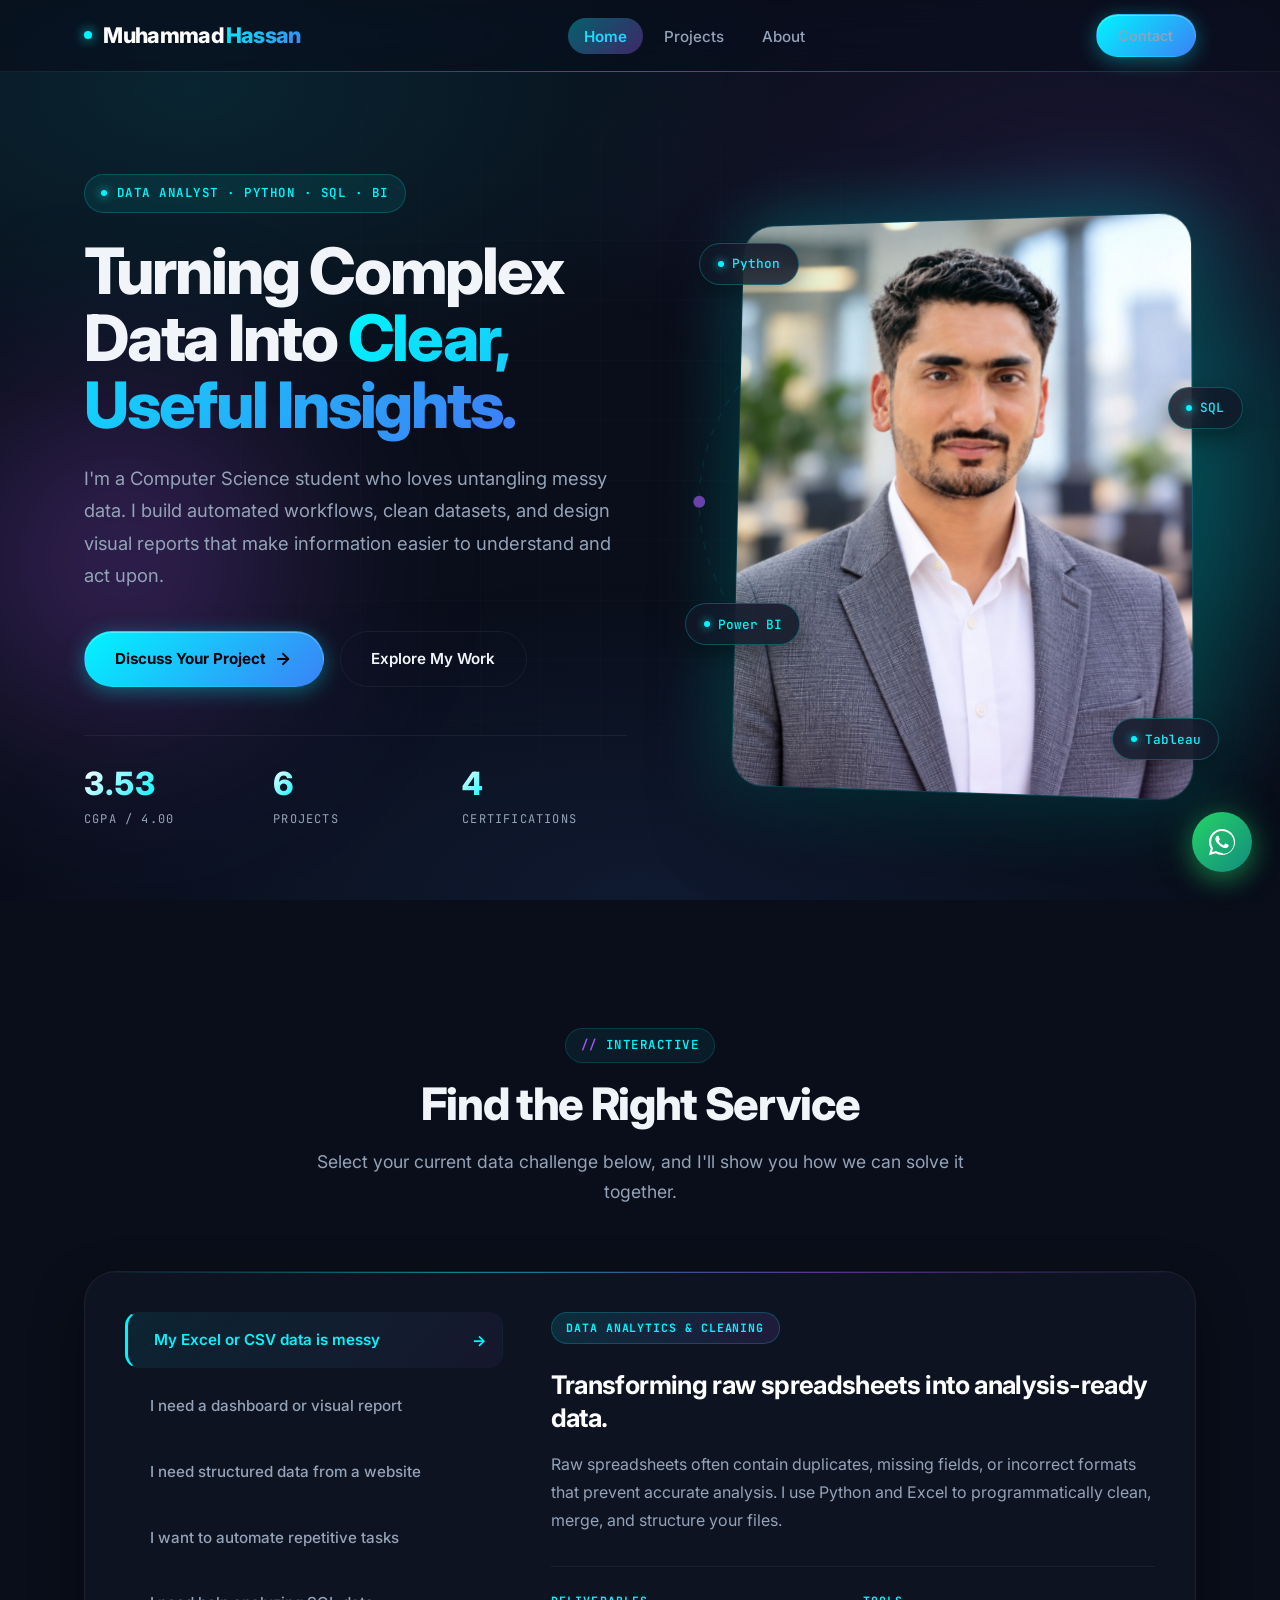
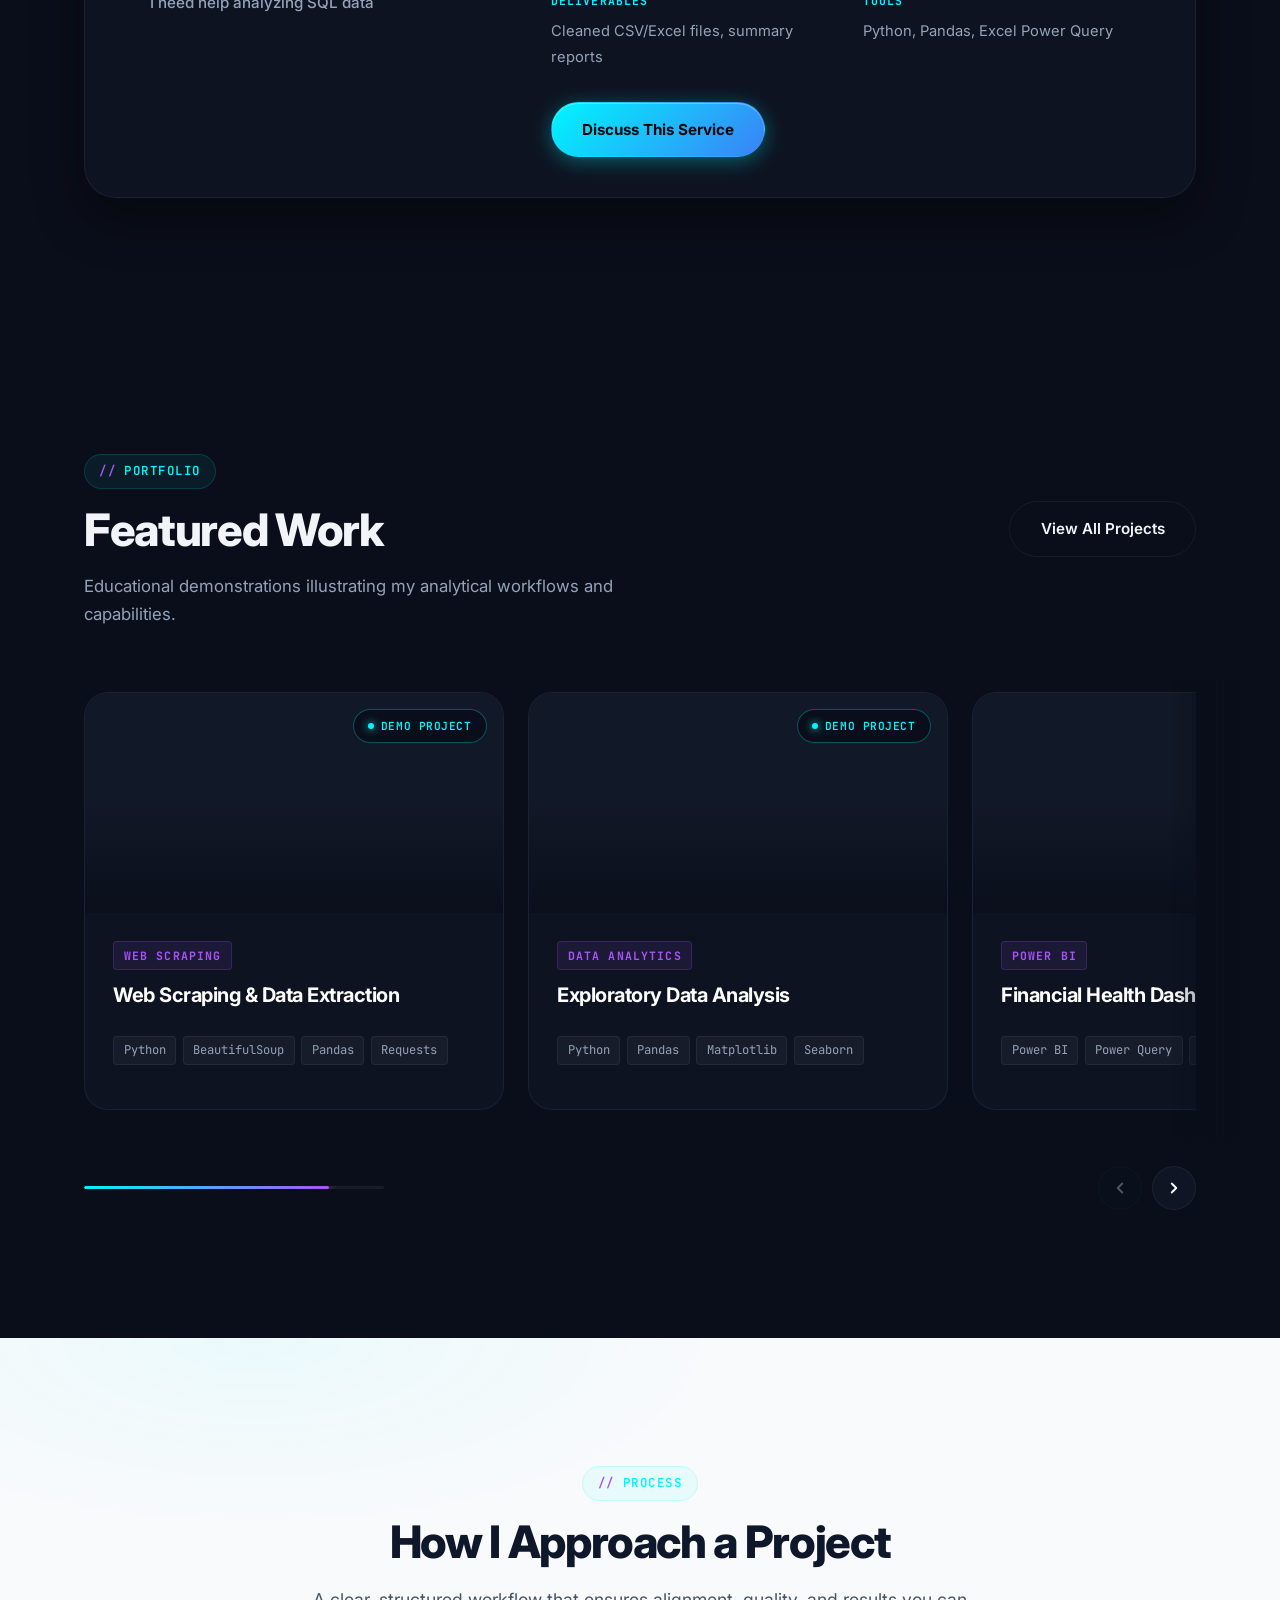
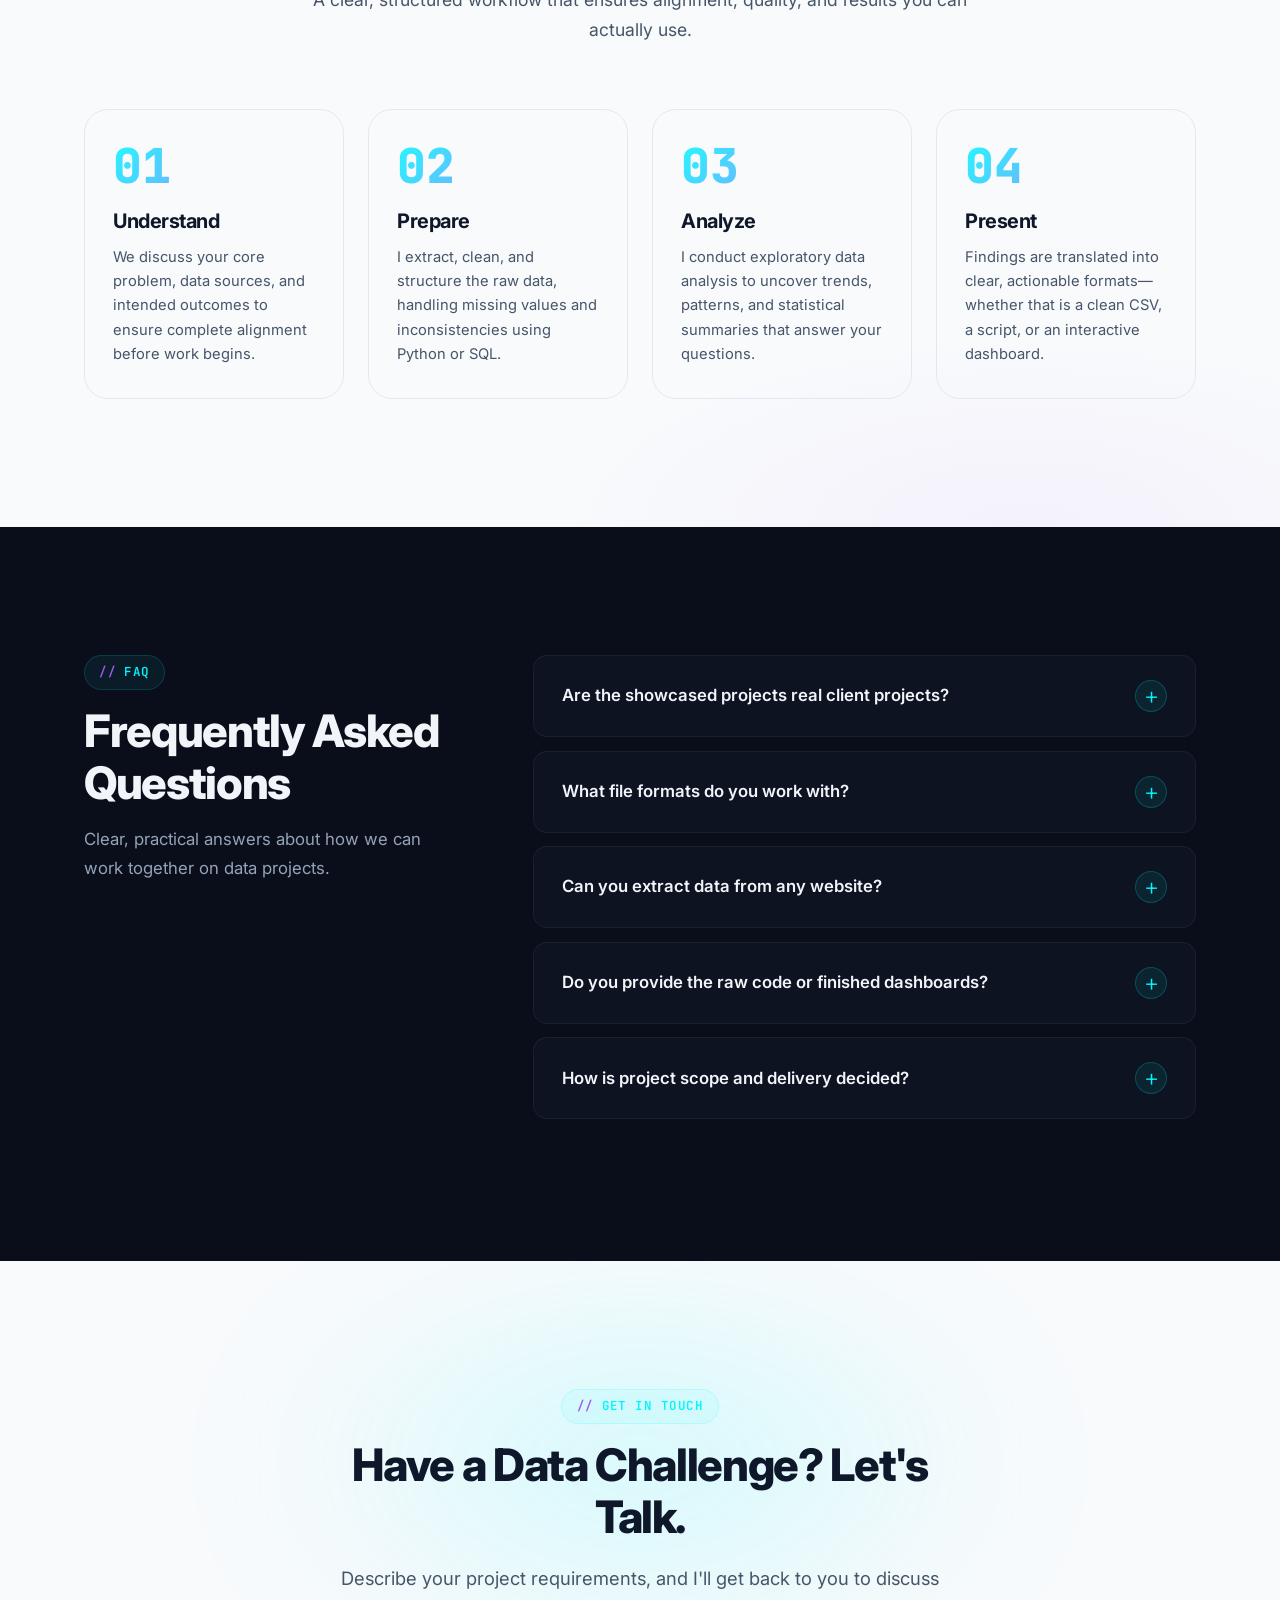
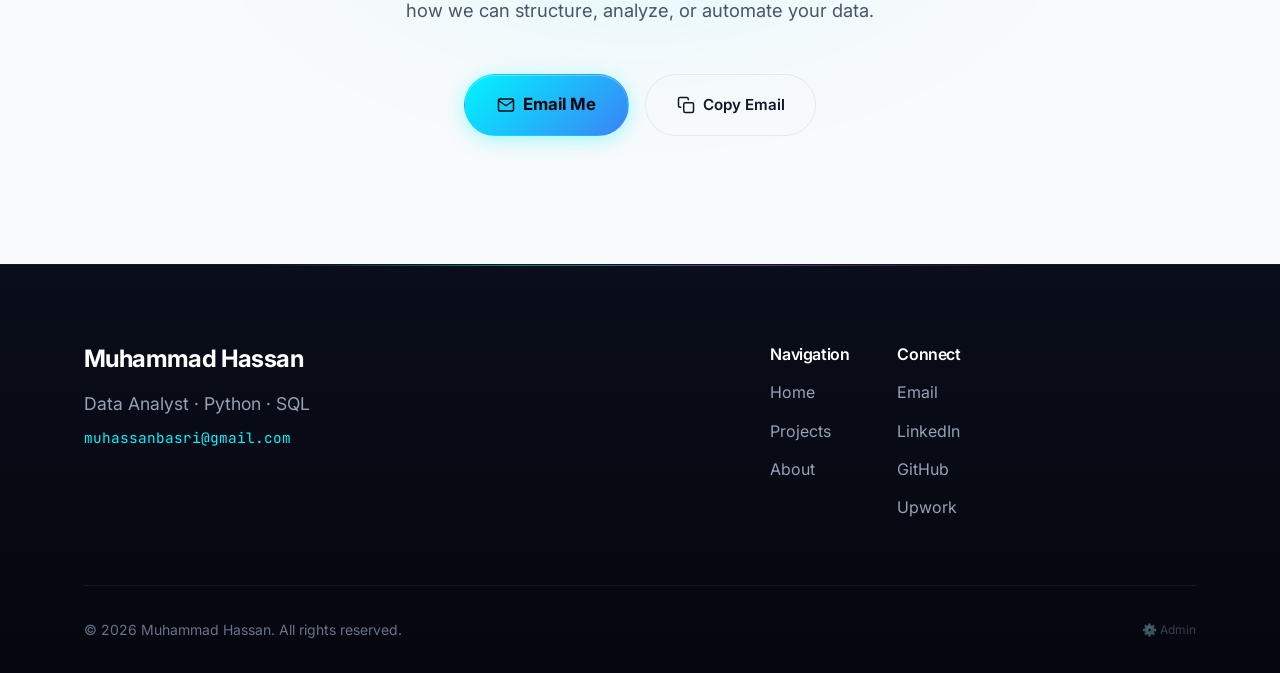
==== commit 389372ed: "Added Admin Panel with Full CRUD and Dynamic Counters" ====
--- a/index.html
+++ b/index.html
@@ -49,9 +49,7 @@
     <!-- Skip to main content -->
     <a href="#main-content" class="skip-link">Skip to main content</a>
 
-    <!-- ============================================
-         HEADER
-         ============================================ -->
+    <!-- HEADER -->
     <header class="header">
         <div class="container nav-container">
             <a href="index.html" class="logo" aria-label="Muhammad Hassan — Home">Muhammad<span>Hassan</span></a>
@@ -76,9 +74,7 @@
         </div>
     </header>
 
-    <!-- ============================================
-         MOBILE MENU
-         ============================================ -->
+    <!-- MOBILE MENU -->
     <div class="mobile-menu" id="mobile-menu" aria-hidden="true">
         <nav aria-label="Mobile Navigation">
             <ul>
@@ -90,369 +86,136 @@
         </nav>
     </div>
 
-    <!-- ============================================
-         MAIN CONTENT
-         ============================================ -->
+    <!-- MAIN CONTENT -->
     <main id="main-content">
 
-        <!-- ============================================
-             1. HERO SECTION
-             ============================================ -->
+        <!-- HERO SECTION -->
         <section class="hero-sec">
             <div class="container hero-grid">
-
                 <div class="hero-text reveal">
                     <span class="hero-eyebrow">Data Analyst · Python · SQL · BI</span>
-
-                    <h1>
-                        Turning Complex Data Into
-                        <span class="gradient-text">Clear, Useful Insights.</span>
-                    </h1>
-
-                    <p class="hero-bio">
-                        I'm a Computer Science student who loves untangling messy data. I build automated workflows, clean datasets, and design visual reports that make information easier to understand and act upon.
-                    </p>
-
+                    <h1>Turning Complex Data Into <span class="gradient-text">Clear, Useful Insights.</span></h1>
+                    <p class="hero-bio">I'm a Computer Science student who loves untangling messy data. I build automated workflows, clean datasets, and design visual reports that make information easier to understand and act upon.</p>
                     <div class="hero-cta">
-                        <a href="#contact" class="btn btn-primary">
-                            Discuss Your Project
-                            <svg viewBox="0 0 24 24" fill="none" stroke="currentColor" stroke-width="2.5" stroke-linecap="round" stroke-linejoin="round" width="16" height="16">
-                                <line x1="5" y1="12" x2="19" y2="12"></line>
-                                <polyline points="12 5 19 12 12 19"></polyline>
-                            </svg>
-                        </a>
+                        <a href="#contact" class="btn btn-primary">Discuss Your Project <svg viewBox="0 0 24 24" fill="none" stroke="currentColor" stroke-width="2.5" stroke-linecap="round" stroke-linejoin="round" width="16" height="16"><line x1="5" y1="12" x2="19" y2="12"></line><polyline points="12 5 19 12 12 19"></polyline></svg></a>
                         <a href="projects.html" class="btn btn-outline">Explore My Work</a>
                     </div>
-
                     <div class="hero-stats">
-                        <div class="hero-stat">
-                            <span class="hero-stat-value counter" data-target="3.53" data-decimals="2">3.53</span>
-                            <span class="hero-stat-label">CGPA / 4.00</span>
-                        </div>
-                        <div class="hero-stat">
-                            <span class="hero-stat-value counter" data-target="6" data-suffix="+">6+</span>
-                            <span class="hero-stat-label">Projects</span>
-                        </div>
-                        <div class="hero-stat">
-                            <span class="hero-stat-value counter" data-target="4">4</span>
-                            <span class="hero-stat-label">Certifications</span>
-                        </div>
-                    </div>
-                </div>
-
+                        <div class="hero-stat"><span class="hero-stat-value counter" data-target="3.53" data-decimals="2">3.53</span><span class="hero-stat-label">CGPA / 4.00</span></div>
+                        <div class="hero-stat"><span class="hero-stat-value counter" data-target="6">0</span><span class="hero-stat-label">Projects</span></div>
+                        <div class="hero-stat"><span class="hero-stat-value counter" data-target="4">0</span><span class="hero-stat-label">Certifications</span></div>
+                    </div>
+                </div>
                 <div class="hero-visual reveal">
-                    <div class="hero-img-wrap">
-                        <img src="assets/images/profile/M.Hassan.jpeg" alt="Muhammad Hassan — Data Analyst" width="420" height="525">
-                    </div>
-
+                    <div class="hero-img-wrap"><img src="assets/images/profile/M.Hassan.jpeg" alt="Muhammad Hassan" width="420" height="525"></div>
                     <div class="hero-badges" aria-hidden="true">
-                        <span class="hero-badge">Python</span>
-                        <span class="hero-badge">SQL</span>
-                        <span class="hero-badge">Power BI</span>
-                        <span class="hero-badge">Tableau</span>
-                    </div>
-
+                        <span class="hero-badge">Python</span><span class="hero-badge">SQL</span><span class="hero-badge">Power BI</span><span class="hero-badge">Tableau</span>
+                    </div>
                     <svg class="hero-svg" viewBox="0 0 400 400" xmlns="http://www.w3.org/2000/svg" aria-hidden="true">
                         <circle cx="200" cy="200" r="160" fill="none" stroke="rgba(0, 245, 255, 0.15)" stroke-width="1" stroke-dasharray="6 8"/>
                         <circle cx="200" cy="200" r="120" fill="none" stroke="rgba(168, 85, 247, 0.12)" stroke-width="1"/>
-                        <circle cx="360" cy="200" r="5" fill="#00F5FF"/>
-                        <circle cx="40" cy="200" r="5" fill="#A855F7"/>
+                        <circle cx="360" cy="200" r="5" fill="#00F5FF"/><circle cx="40" cy="200" r="5" fill="#A855F7"/>
                     </svg>
                 </div>
-
-            </div>
-        </section>
-
-        <!-- ============================================
-             2. SERVICE FINDER (Mini-App)
-             ============================================ -->
+            </div>
+        </section>
+
+        <!-- SERVICE FINDER -->
         <section class="finder-sec section-pad">
             <div class="container reveal">
-
-                <div class="section-header">
-                    <span class="section-eyebrow">Interactive</span>
-                    <h2>Find the Right Service</h2>
-                    <p>Select your current data challenge below, and I'll show you how we can solve it together.</p>
-                </div>
-
+                <div class="section-header"><span class="section-eyebrow">Interactive</span><h2>Find the Right Service</h2><p>Select your current data challenge below, and I'll show you how we can solve it together.</p></div>
                 <div class="finder-app">
-                    <div class="finder-controls" role="tablist" aria-label="Select a service">
-                        <button class="finder-btn active" data-target="clean" role="tab" aria-selected="true" type="button">
-                            My Excel or CSV data is messy
-                        </button>
-                        <button class="finder-btn" data-target="dashboard" role="tab" aria-selected="false" type="button">
-                            I need a dashboard or visual report
-                        </button>
-                        <button class="finder-btn" data-target="scrape" role="tab" aria-selected="false" type="button">
-                            I need structured data from a website
-                        </button>
-                        <button class="finder-btn" data-target="automate" role="tab" aria-selected="false" type="button">
-                            I want to automate repetitive tasks
-                        </button>
-                        <button class="finder-btn" data-target="sql" role="tab" aria-selected="false" type="button">
-                            I need help analyzing SQL data
-                        </button>
-                    </div>
-
-                    <div class="finder-results" aria-live="polite">
-
-                        <div id="result-clean" class="finder-panel active" role="tabpanel">
-                            <span class="panel-tag">Data Analytics &amp; Cleaning</span>
-                            <h3>Transforming raw spreadsheets into analysis-ready data.</h3>
-                            <p>Raw spreadsheets often contain duplicates, missing fields, or incorrect formats that prevent accurate analysis. I use Python and Excel to programmatically clean, merge, and structure your files.</p>
-                            <div class="panel-meta">
-                                <div><strong>Deliverables</strong><span>Cleaned CSV/Excel files, summary reports</span></div>
-                                <div><strong>Tools</strong><span>Python, Pandas, Excel Power Query</span></div>
-                            </div>
-                            <a href="https://mail.google.com/mail/?view=cm&amp;fs=1&amp;to=muhassanbasri@gmail.com" target="_blank" rel="noopener noreferrer" class="btn btn-primary" style="margin-top: 2rem;">Discuss This Service</a>
-                        </div>
-
-                        <div id="result-dashboard" class="finder-panel" role="tabpanel">
-                            <span class="panel-tag">Dashboards &amp; Business Intelligence</span>
-                            <h3>Seeing the big picture clearly.</h3>
-                            <p>A visual dashboard consolidates your metrics into an interactive format. I design intuitive Power BI and Tableau dashboards that highlight trends without overwhelming the viewer.</p>
-                            <div class="panel-meta">
-                                <div><strong>Deliverables</strong><span>Interactive .pbix/.twbx files, PDF reports</span></div>
-                                <div><strong>Tools</strong><span>Power BI, Tableau, DAX</span></div>
-                            </div>
-                            <a href="https://mail.google.com/mail/?view=cm&amp;fs=1&amp;to=muhassanbasri@gmail.com" target="_blank" rel="noopener noreferrer" class="btn btn-primary" style="margin-top: 2rem;">Discuss This Service</a>
-                        </div>
-
-                        <div id="result-scrape" class="finder-panel" role="tabpanel">
-                            <span class="panel-tag">Web Scraping &amp; Data Extraction</span>
-                            <h3>Automating data collection from the web.</h3>
-                            <p>Manual copy-pasting is inefficient. I write ethical, efficient Python scripts to extract publicly accessible information from websites and organize it into useful datasets.</p>
-                            <div class="panel-meta">
-                                <div><strong>Deliverables</strong><span>Structured JSON/CSV datasets, scraper scripts</span></div>
-                                <div><strong>Tools</strong><span>Python, BeautifulSoup, Requests</span></div>
-                            </div>
-                            <a href="https://mail.google.com/mail/?view=cm&amp;fs=1&amp;to=muhassanbasri@gmail.com" target="_blank" rel="noopener noreferrer" class="btn btn-primary" style="margin-top: 2rem;">Discuss This Service</a>
-                        </div>
-
-                        <div id="result-automate" class="finder-panel" role="tabpanel">
-                            <span class="panel-tag">Python Automation</span>
-                            <h3>Reclaiming hours spent on repetitive tasks.</h3>
-                            <p>Repetitive daily or weekly data tasks waste valuable time. A custom script can automate file manipulation, data merging, or basic reporting workflows flawlessly.</p>
-                            <div class="panel-meta">
-                                <div><strong>Deliverables</strong><span>Documented Python scripts, execution guides</span></div>
-                                <div><strong>Tools</strong><span>Python, OS modules, Automation scripts</span></div>
-                            </div>
-                            <a href="https://mail.google.com/mail/?view=cm&amp;fs=1&amp;to=muhassanbasri@gmail.com" target="_blank" rel="noopener noreferrer" class="btn btn-primary" style="margin-top: 2rem;">Discuss This Service</a>
-                        </div>
-
-                        <div id="result-sql" class="finder-panel" role="tabpanel">
-                            <span class="panel-tag">SQL Data Analysis</span>
-                            <h3>Querying databases for actionable answers.</h3>
-                            <p>Database records often require complex joins and aggregations to answer specific business questions. I write optimized SQL queries to extract exactly what you need.</p>
-                            <div class="panel-meta">
-                                <div><strong>Deliverables</strong><span>Optimized SQL queries, extracted data tables</span></div>
-                                <div><strong>Tools</strong><span>SQL, Relational Databases</span></div>
-                            </div>
-                            <a href="https://mail.google.com/mail/?view=cm&amp;fs=1&to=muhassanbasri@gmail.com" target="_blank" rel="noopener noreferrer" class="btn btn-primary" style="margin-top: 2rem;">Discuss This Service</a>
-                        </div>
-
-                    </div>
-                </div>
-
-            </div>
-        </section>
-                <!-- ============================================
-             3. FEATURED PROJECTS — HORIZONTAL SCROLL
-             ============================================ -->
-        <section class="feat-projects-sec theme-dark section-pad">
-            <div class="container reveal">
-
+                    <div class="finder-controls" role="tablist">
+                        <button class="finder-btn active" data-target="clean">My Excel or CSV data is messy</button>
+                        <button class="finder-btn" data-target="dashboard">I need a dashboard or visual report</button>
+                        <button class="finder-btn" data-target="scrape">I need structured data from a website</button>
+                        <button class="finder-btn" data-target="automate">I want to automate repetitive tasks</button>
+                        <button class="finder-btn" data-target="sql">I need help analyzing SQL data</button>
+                    </div>
+                    <div class="finder-results">
+                        <div id="result-clean" class="finder-panel active"><span class="panel-tag">Data Analytics &amp; Cleaning</span><h3>Transforming raw spreadsheets into analysis-ready data.</h3><p>Raw spreadsheets often contain duplicates, missing fields, or incorrect formats that prevent accurate analysis. I use Python and Excel to programmatically clean, merge, and structure your files.</p><div class="panel-meta"><div><strong>Deliverables</strong><span>Cleaned CSV/Excel files, summary reports</span></div><div><strong>Tools</strong><span>Python, Pandas, Excel Power Query</span></div></div><a href="https://mail.google.com/mail/?view=cm&amp;fs=1&amp;to=muhassanbasri@gmail.com" target="_blank" class="btn btn-primary" style="margin-top: 2rem;">Discuss This Service</a></div>
+                        <div id="result-dashboard" class="finder-panel"><span class="panel-tag">Dashboards &amp; BI</span><h3>Seeing the big picture clearly.</h3><p>A visual dashboard consolidates your metrics into an interactive format. I design intuitive Power BI and Tableau dashboards that highlight trends without overwhelming the viewer.</p><div class="panel-meta"><div><strong>Deliverables</strong><span>Interactive .pbix/.twbx files, PDF reports</span></div><div><strong>Tools</strong><span>Power BI, Tableau, DAX</span></div></div><a href="https://mail.google.com/mail/?view=cm&amp;fs=1&amp;to=muhassanbasri@gmail.com" target="_blank" class="btn btn-primary" style="margin-top: 2rem;">Discuss This Service</a></div>
+                        <div id="result-scrape" class="finder-panel"><span class="panel-tag">Web Scraping</span><h3>Automating data collection from the web.</h3><p>Manual copy-pasting is inefficient. I write ethical, efficient Python scripts to extract publicly accessible information from websites and organize it into useful datasets.</p><div class="panel-meta"><div><strong>Deliverables</strong><span>Structured JSON/CSV datasets, scraper scripts</span></div><div><strong>Tools</strong><span>Python, BeautifulSoup, Requests</span></div></div><a href="https://mail.google.com/mail/?view=cm&amp;fs=1&amp;to=muhassanbasri@gmail.com" target="_blank" class="btn btn-primary" style="margin-top: 2rem;">Discuss This Service</a></div>
+                        <div id="result-automate" class="finder-panel"><span class="panel-tag">Python Automation</span><h3>Reclaiming hours spent on repetitive tasks.</h3><p>Repetitive daily or weekly data tasks waste valuable time. A custom script can automate file manipulation, data merging, or basic reporting workflows flawlessly.</p><div class="panel-meta"><div><strong>Deliverables</strong><span>Documented Python scripts, execution guides</span></div><div><strong>Tools</strong><span>Python, OS modules, Automation scripts</span></div></div><a href="https://mail.google.com/mail/?view=cm&amp;fs=1&amp;to=muhassanbasri@gmail.com" target="_blank" class="btn btn-primary" style="margin-top: 2rem;">Discuss This Service</a></div>
+                        <div id="result-sql" class="finder-panel"><span class="panel-tag">SQL Data Analysis</span><h3>Querying databases for actionable answers.</h3><p>Database records often require complex joins and aggregations to answer specific business questions. I write optimized SQL queries to extract exactly what you need.</p><div class="panel-meta"><div><strong>Deliverables</strong><span>Optimized SQL queries, extracted data tables</span></div><div><strong>Tools</strong><span>SQL, Relational Databases</span></div></div><a href="https://mail.google.com/mail/?view=cm&amp;fs=1&amp;to=muhassanbasri@gmail.com" target="_blank" class="btn btn-primary" style="margin-top: 2rem;">Discuss This Service</a></div>
+                    </div>
+                </div>
+            </div>
+        </section>
+
+        <!-- FEATURED PROJECTS -->
+        <section id="featured-projects-section" class="feat-projects-sec theme-dark section-pad">
+            <div class="container reveal">
                 <div class="flex-heading">
-                    <div>
-                        <span class="section-eyebrow">Portfolio</span>
-                        <h2>Featured Work</h2>
-                    </div>
+                    <div><span class="section-eyebrow">Portfolio</span><h2>Featured Work</h2></div>
                     <a href="projects.html" class="btn btn-outline">View All Projects</a>
                 </div>
-
                 <p class="section-desc">Educational demonstrations illustrating my analytical workflows and capabilities.</p>
-
                 <div class="featured-scroll-wrap" id="featured-scroll-wrap">
-                    <div class="featured-scroll" id="home-projects-grid">
-                        <!-- Populated by js/home.js -->
-                    </div>
-                </div>
-
+                    <div class="featured-scroll" id="home-projects-grid"></div>
+                </div>
                 <div class="featured-controls">
-                    <div class="featured-progress" aria-hidden="true">
-                        <div class="featured-progress-bar" id="featured-progress-bar"></div>
-                    </div>
+                    <div class="featured-progress" aria-hidden="true"><div class="featured-progress-bar" id="featured-progress-bar"></div></div>
                     <div class="featured-arrows">
-                        <button class="featured-arrow" id="featured-prev" type="button" aria-label="Scroll left">
-                            <svg viewBox="0 0 24 24" stroke-linecap="round" stroke-linejoin="round">
-                                <polyline points="15 18 9 12 15 6"></polyline>
-                            </svg>
-                        </button>
-                        <button class="featured-arrow" id="featured-next" type="button" aria-label="Scroll right">
-                            <svg viewBox="0 0 24 24" stroke-linecap="round" stroke-linejoin="round">
-                                <polyline points="9 18 15 12 9 6"></polyline>
-                            </svg>
-                        </button>
-                    </div>
-                </div>
-
-            </div>
-        </section>
-
-        <!-- ============================================
-             4. MY APPROACH
-             ============================================ -->
+                        <button class="featured-arrow" id="featured-prev" type="button" aria-label="Scroll left"><svg viewBox="0 0 24 24" stroke-linecap="round" stroke-linejoin="round"><polyline points="15 18 9 12 15 6"></polyline></svg></button>
+                        <button class="featured-arrow" id="featured-next" type="button" aria-label="Scroll right"><svg viewBox="0 0 24 24" stroke-linecap="round" stroke-linejoin="round"><polyline points="9 18 15 12 9 6"></polyline></svg></button>
+                    </div>
+                </div>
+            </div>
+        </section>
+
+        <!-- MY APPROACH -->
         <section class="approach-sec theme-light section-pad">
             <div class="container reveal">
-
-                <div class="section-header">
-                    <span class="section-eyebrow">Process</span>
-                    <h2>How I Approach a Project</h2>
-                    <p>A clear, structured workflow that ensures alignment, quality, and results you can actually use.</p>
-                </div>
-
+                <div class="section-header"><span class="section-eyebrow">Process</span><h2>How I Approach a Project</h2><p>A clear, structured workflow that ensures alignment, quality, and results you can actually use.</p></div>
                 <div class="approach-grid">
-                    <div class="approach-step">
-                        <span class="step-num">01</span>
-                        <h3>Understand</h3>
-                        <p>We discuss your core problem, data sources, and intended outcomes to ensure complete alignment before work begins.</p>
-                    </div>
-                    <div class="approach-step">
-                        <span class="step-num">02</span>
-                        <h3>Prepare</h3>
-                        <p>I extract, clean, and structure the raw data, handling missing values and inconsistencies using Python or SQL.</p>
-                    </div>
-                    <div class="approach-step">
-                        <span class="step-num">03</span>
-                        <h3>Analyze</h3>
-                        <p>I conduct exploratory data analysis to uncover trends, patterns, and statistical summaries that answer your questions.</p>
-                    </div>
-                    <div class="approach-step">
-                        <span class="step-num">04</span>
-                        <h3>Present</h3>
-                        <p>Findings are translated into clear, actionable formats—whether that is a clean CSV, a script, or an interactive dashboard.</p>
-                    </div>
-                </div>
-
-            </div>
-        </section>
-
-        <!-- ============================================
-             5. FAQ
-             ============================================ -->
+                    <div class="approach-step"><span class="step-num">01</span><h3>Understand</h3><p>We discuss your core problem, data sources, and intended outcomes to ensure complete alignment before work begins.</p></div>
+                    <div class="approach-step"><span class="step-num">02</span><h3>Prepare</h3><p>I extract, clean, and structure the raw data, handling missing values and inconsistencies using Python or SQL.</p></div>
+                    <div class="approach-step"><span class="step-num">03</span><h3>Analyze</h3><p>I conduct exploratory data analysis to uncover trends, patterns, and statistical summaries that answer your questions.</p></div>
+                    <div class="approach-step"><span class="step-num">04</span><h3>Present</h3><p>Findings are translated into clear, actionable formats—whether that is a clean CSV, a script, or an interactive dashboard.</p></div>
+                </div>
+            </div>
+        </section>
+
+        <!-- FAQ -->
         <section class="faq-sec theme-dark section-pad">
             <div class="container reveal">
-
                 <div class="faq-layout">
-
-                    <div class="faq-intro">
-                        <span class="section-eyebrow">FAQ</span>
-                        <h2>Frequently Asked Questions</h2>
-                        <p>Clear, practical answers about how we can work together on data projects.</p>
-                    </div>
-
+                    <div class="faq-intro"><span class="section-eyebrow">FAQ</span><h2>Frequently Asked Questions</h2><p>Clear, practical answers about how we can work together on data projects.</p></div>
                     <div class="faq-accordion">
-
-                        <details name="faq">
-                            <summary>Are the showcased projects real client projects?</summary>
-                            <div class="faq-content">
-                                <p>Yes — every project in my portfolio was personally designed, built, and completed by me. From data extraction and cleaning to dashboard design and analysis, each project represents hands-on work I have done end-to-end. They reflect my real workflows, tools, and problem-solving approach.</p>
-                            </div>
-                        </details>
-
-                        <details name="faq">
-                            <summary>What file formats do you work with?</summary>
-                            <div class="faq-content">
-                                <p>I work confidently with all common data formats — CSV, Excel (.xlsx, .xls), JSON, XML, SQL databases, and API responses. I regularly extract, transform, and prepare data across these formats to produce clean, analysis-ready outputs in whatever structure your project requires.</p>
-                            </div>
-                        </details>
-
-                        <details name="faq">
-                            <summary>Can you extract data from any website?</summary>
-                            <div class="faq-content">
-                                <p>I build robust web scrapers using Python (BeautifulSoup, Requests, Selenium) for publicly accessible data. I always respect website terms of service, robots.txt guidelines, and applicable laws. I do not scrape private, authenticated, or sensitive personal data — but for public data, I can deliver structured, reliable, production-ready datasets.</p>
-                            </div>
-                        </details>
-
-                        <details name="faq">
-                            <summary>Do you provide the raw code or finished dashboards?</summary>
-                            <div class="faq-content">
-                                <p>Both — depending on what you need. I deliver documented, clean Python scripts, raw data files (CSV/JSON), static PDF reports, or fully interactive Power BI and Tableau dashboard files. Everything comes with proper documentation so you or your team can use and maintain it confidently.</p>
-                            </div>
-                        </details>
-
-                        <details name="faq">
-                            <summary>How is project scope and delivery decided?</summary>
-                            <div class="faq-content">
-                                <p>Every project begins with a clear conversation to understand your exact objectives, data sources, and expected outcomes. I then outline the deliverables, tools, and a realistic timeline. We agree on scope upfront — no surprises — and I keep you updated at every milestone until final delivery.</p>
-                            </div>
-                        </details>
-
-                        <details name="faq">
-                            <summary>What tools and technologies do you use?</summary>
-                            <div class="faq-content">
-                                <p>My core stack includes Python (Pandas, NumPy, BeautifulSoup, Requests), SQL (MySQL, PostgreSQL, SQLite), Power BI, Tableau, and advanced Excel. I also work with Git, Jupyter Notebook, and Google Colab for version control and collaborative work. I choose the right tool based on your project's specific needs.</p>
-                            </div>
-                        </details>
-
-                        <details name="faq">
-                            <summary>How long does a typical project take?</summary>
-                            <div class="faq-content">
-                                <p>Timelines depend on complexity. A focused data cleaning task or a single web scraper can be delivered in 2–4 days. A complete interactive dashboard typically takes 5–10 days. Larger analysis projects with multiple deliverables are scoped individually. I always give an honest, realistic timeline before starting.</p>
-                            </div>
-                        </details>
-
-                    </div>
-                </div>
-
-            </div>
-        </section>
-
-        <!-- ============================================
-             6. CONTACT
-             ============================================ -->
+                        <details name="faq"><summary>Are the showcased projects real client projects?</summary><div class="faq-content"><p>Yes — every project in my portfolio was personally designed, built, and completed by me. From data extraction and cleaning to dashboard design and analysis, each project represents hands-on work I have done end-to-end.</p></div></details>
+                        <details name="faq"><summary>What file formats do you work with?</summary><div class="faq-content"><p>I work confidently with all common data formats — CSV, Excel (.xlsx, .xls), JSON, XML, SQL databases, and API responses.</p></div></details>
+                        <details name="faq"><summary>Can you extract data from any website?</summary><div class="faq-content"><p>I build robust web scrapers using Python for publicly accessible data. I always respect website terms of service, robots.txt guidelines, and applicable laws.</p></div></details>
+                        <details name="faq"><summary>Do you provide the raw code or finished dashboards?</summary><div class="faq-content"><p>Both — depending on what you need. I deliver documented, clean Python scripts, raw data files, static PDF reports, or fully interactive Power BI and Tableau dashboard files.</p></div></details>
+                        <details name="faq"><summary>How is project scope and delivery decided?</summary><div class="faq-content"><p>Every project begins with a clear conversation to understand your exact objectives. We agree on scope upfront — no surprises — and I keep you updated at every milestone.</p></div></details>
+                    </div>
+                </div>
+            </div>
+        </section>
+
+        <!-- CONTACT -->
         <section id="contact" class="contact-sec theme-light section-pad">
             <div class="container reveal center-box">
-
                 <span class="section-eyebrow">Get in Touch</span>
                 <h2>Have a Data Challenge? Let's Talk.</h2>
                 <p>Describe your project requirements, and I'll get back to you to discuss how we can structure, analyze, or automate your data.</p>
-
                 <div class="contact-actions">
-                    <a href="https://mail.google.com/mail/?view=cm&amp;fs=1&amp;to=muhassanbasri@gmail.com" target="_blank" rel="noopener noreferrer" class="btn btn-primary" style="padding: 1rem 2rem; font-size: 1.05rem;">
-                        <svg width="20" height="20" viewBox="0 0 24 24" fill="none" stroke="currentColor" stroke-width="2" stroke-linecap="round" stroke-linejoin="round">
-                            <path d="M4 4h16c1.1 0 2 .9 2 2v12c0 1.1-.9 2-2 2H4c-1.1 0-2-.9-2-2V6c0-1.1.9-2 2-2z"></path>
-                            <polyline points="22,6 12,13 2,6"></polyline>
-                        </svg>
-                        Email Me
-                    </a>
-                    <button class="btn btn-outline copy-email-btn" type="button" aria-label="Copy email address">
-                        <svg width="20" height="20" viewBox="0 0 24 24" fill="none" stroke="currentColor" stroke-width="2" stroke-linecap="round" stroke-linejoin="round">
-                            <rect x="9" y="9" width="13" height="13" rx="2" ry="2"></rect>
-                            <path d="M5 15H4a2 2 0 0 1-2-2V4a2 2 0 0 1 2-2h9a2 2 0 0 1 2 2v1"></path>
-                        </svg>
-                        Copy Email
-                    </button>
-                </div>
-
-            </div>
-        </section>
-
+                    <a href="https://mail.google.com/mail/?view=cm&amp;fs=1&amp;to=muhassanbasri@gmail.com" target="_blank" class="btn btn-primary" style="padding: 1rem 2rem; font-size: 1.05rem;"><svg width="20" height="20" viewBox="0 0 24 24" fill="none" stroke="currentColor" stroke-width="2" stroke-linecap="round" stroke-linejoin="round"><path d="M4 4h16c1.1 0 2 .9 2 2v12c0 1.1-.9 2-2 2H4c-1.1 0-2-.9-2-2V6c0-1.1.9-2 2-2z"></path><polyline points="22,6 12,13 2,6"></polyline></svg> Email Me</a>
+                    <button class="btn btn-outline copy-email-btn" type="button"><svg width="20" height="20" viewBox="0 0 24 24" fill="none" stroke="currentColor" stroke-width="2" stroke-linecap="round" stroke-linejoin="round"><rect x="9" y="9" width="13" height="13" rx="2" ry="2"></rect><path d="M5 15H4a2 2 0 0 1-2-2V4a2 2 0 0 1 2-2h9a2 2 0 0 1 2 2v1"></path></svg> Copy Email</button>
+                </div>
+            </div>
+        </section>
     </main>
 
-    <!-- ============================================
-         FOOTER
-         ============================================ -->
+    <!-- FOOTER -->
     <footer class="footer">
         <div class="container">
-
             <div class="footer-grid">
                 <div class="footer-brand">
                     <h3>Muhammad Hassan</h3>
                     <p>Data Analyst · Python · SQL</p>
                     <p>muhassanbasri@gmail.com</p>
                 </div>
-
                 <div style="display: flex; gap: 3rem; flex-wrap: wrap;">
                     <div>
                         <h4 style="color: #fff; margin-bottom: 1rem; font-size: 1rem;">Navigation</h4>
@@ -462,56 +225,30 @@
                             <li><a href="about.html">About</a></li>
                         </ul>
                     </div>
-
                     <div>
                         <h4 style="color: #fff; margin-bottom: 1rem; font-size: 1rem;">Connect</h4>
                         <ul class="footer-social">
-                            <li><a href="https://mail.google.com/mail/?view=cm&amp;fs=1&amp;to=muhassanbasri@gmail.com" target="_blank" rel="noopener noreferrer">Email</a></li>
-                            <li><a href="https://www.linkedin.com/in/muhammad-hassan-40b784373" target="_blank" rel="noopener noreferrer">LinkedIn</a></li>
-                            <li><a href="https://github.com/hassandataanalyst" target="_blank" rel="noopener noreferrer">GitHub</a></li>
-                            <li><a href="https://www.upwork.com/freelancers/~01fc7b70444042f505" target="_blank" rel="noopener noreferrer">Upwork</a></li>
+                            <li><a href="https://mail.google.com/mail/?view=cm&amp;fs=1&amp;to=muhassanbasri@gmail.com" target="_blank">Email</a></li>
+                            <li><a href="https://www.linkedin.com/in/muhammad-hassan-40b784373" target="_blank">LinkedIn</a></li>
+                            <li><a href="https://github.com/hassandataanalyst" target="_blank">GitHub</a></li>
+                            <li><a href="https://www.upwork.com/freelancers/~01fc7b70444042f505" target="_blank">Upwork</a></li>
                         </ul>
                     </div>
                 </div>
             </div>
-
-            <div class="footer-bottom">
-                <p>&copy; <span id="current-year"></span> Muhammad Hassan. All rights reserved.</p>
-            </div>
-
+            <div class="footer-bottom" style="display: flex; justify-content: space-between; align-items: center; flex-wrap: wrap; gap: 1rem;">
+                <p style="margin: 0;">&copy; <span id="current-year"></span> Muhammad Hassan. All rights reserved.</p>
+                <a href="admin.html" style="font-size: 0.75rem; color: var(--text-dark-subtle); text-decoration: none; opacity: 0.5; transition: all 0.3s;" onmouseover="this.style.opacity='1'; this.style.color='var(--neon-cyan)'" onmouseout="this.style.opacity='0.5'; this.style.color='var(--text-dark-subtle)'">⚙️ Admin</a>
+            </div>
         </div>
     </footer>
 
-    <!-- ============================================
-         FLOATING BUTTONS
-         ============================================ -->
-
-    <!-- Back to Top -->
-    <button class="back-to-top" type="button" aria-label="Back to top">
-        <svg viewBox="0 0 24 24" fill="none" stroke="currentColor" stroke-linecap="round" stroke-linejoin="round">
-            <polyline points="18 15 12 9 6 15"></polyline>
-        </svg>
-    </button>
-
-    <!-- WhatsApp -->
-    <a href="https://wa.me/923474414335?text=Hello%20Muhammad%20Hassan%2C%20I%20visited%20your%20portfolio%20and%20would%20like%20to%20discuss%20a%20project%20with%20you."
-       class="whatsapp-float"
-       target="_blank"
-       rel="noopener noreferrer"
-       aria-label="Chat with Muhammad Hassan on WhatsApp">
-        <svg xmlns="http://www.w3.org/2000/svg" viewBox="0 0 448 512">
-            <path d="M380.9 97.1C339 55.1 283.2 32 223.9 32c-122.4 0-222 99.6-222 222 0 39.1 10.2 77.3 29.6 111L0 480l117.7-30.9c32.4 17.7 68.9 27 106.1 27h.1c122.3 0 224.1-99.6 224.1-222 0-59.3-25.2-115-67.1-157zM223.9 438.3c-33.1 0-65.5-8.9-94-25.7l-6.7-4-69.8 18.3L72 359.2l-4.4-7c-18.5-29.4-28.2-63.3-28.2-98.2 0-101.7 82.8-184.5 184.6-184.5 54.3 0 105.4 21.1 143.8 59.5 38.4 38.4 59.5 89.5 59.5 143.8 0 101.7-82.7 184.5-184.5 184.5zm101.2-138.2c-5.5-2.8-32.8-16.2-37.9-18-5.1-1.9-8.8-2.8-12.5 2.8-3.7 5.6-14.3 18-17.6 21.8-3.2 3.7-6.5 4.2-12 1.4-32.6-16.3-54-29.1-75.5-66-5.7-9.8 5.7-9.1 16.3-30.3 1.8-3.7.9-6.9-.5-9.7-1.4-2.8-12.5-30.1-17.1-41.2-4.5-10.8-9.1-9.3-12.5-9.5-3.2-.2-6.9-.2-10.6-.2-3.7 0-9.7 1.4-14.8 6.9-5.1 5.6-19.4 19-19.4 46.3 0 27.3 19.9 53.7 22.6 57.4 2.8 3.7 39.1 59.7 94.8 83.8 35.2 15.2 49 16.5 66.6 13.9 10.7-1.6 32.8-13.4 37.4-26.4 4.6-13 4.6-24.1 3.2-26.4-1.3-2.5-5-3.9-10.5-6.6z"/>
-        </svg>
-    </a>
-
-    <!-- ============================================
-         SCRIPTS — Order matters!
-         ============================================ -->
-    <script src="js/projects-data.js"></script>
-    <script src="js/content-data.js"></script>
+    <!-- FLOATING BUTTONS -->
+    <button class="back-to-top" type="button" aria-label="Back to top"><svg viewBox="0 0 24 24" fill="none" stroke="currentColor" stroke-linecap="round" stroke-linejoin="round"><polyline points="18 15 12 9 6 15"></polyline></svg></button>
+    <a href="https://wa.me/923474414335?text=Hello%20Muhammad%20Hassan" class="whatsapp-float" target="_blank" aria-label="Chat on WhatsApp"><svg xmlns="http://www.w3.org/2000/svg" viewBox="0 0 448 512"><path d="M380.9 97.1C339 55.1 283.2 32 223.9 32c-122.4 0-222 99.6-222 222 0 39.1 10.2 77.3 29.6 111L0 480l117.7-30.9c32.4 17.7 68.9 27 106.1 27h.1c122.3 0 224.1-99.6 224.1-222 0-59.3-25.2-115-67.1-157zM223.9 438.3c-33.1 0-65.5-8.9-94-25.7l-6.7-4-69.8 18.3L72 359.2l-4.4-7c-18.5-29.4-28.2-63.3-28.2-98.2 0-101.7 82.8-184.5 184.6-184.5 54.3 0 105.4 21.1 143.8 59.5 38.4 38.4 59.5 89.5 59.5 143.8 0 101.7-82.7 184.5-184.5 184.5zm101.2-138.2c-5.5-2.8-32.8-16.2-37.9-18-5.1-1.9-8.8-2.8-12.5 2.8-3.7 5.6-14.3 18-17.6 21.8-3.2 3.7-6.5 4.2-12 1.4-32.6-16.3-54-29.1-75.5-66-5.7-9.8 5.7-9.1 16.3-30.3 1.8-3.7.9-6.9-.5-9.7-1.4-2.8-12.5-30.1-17.1-41.2-4.5-10.8-9.1-9.3-12.5-9.5-3.2-.2-6.9-.2-10.6-.2-3.7 0-9.7 1.4-14.8 6.9-5.1 5.6-19.4 19-19.4 46.3 0 27.3 19.9 53.7 22.6 57.4 2.8 3.7 39.1 59.7 94.8 83.8 35.2 15.2 49 16.5 66.6 13.9 10.7-1.6 32.8-13.4 37.4-26.4 4.6-13 4.6-24.1 3.2-26.4-1.3-2.5-5-3.9-10.5-6.6z"/></svg></a>
+
     <script src="js/animations.js"></script>
     <script src="js/main.js"></script>
     <script src="js/home.js"></script>
-
 </body>
 </html>
